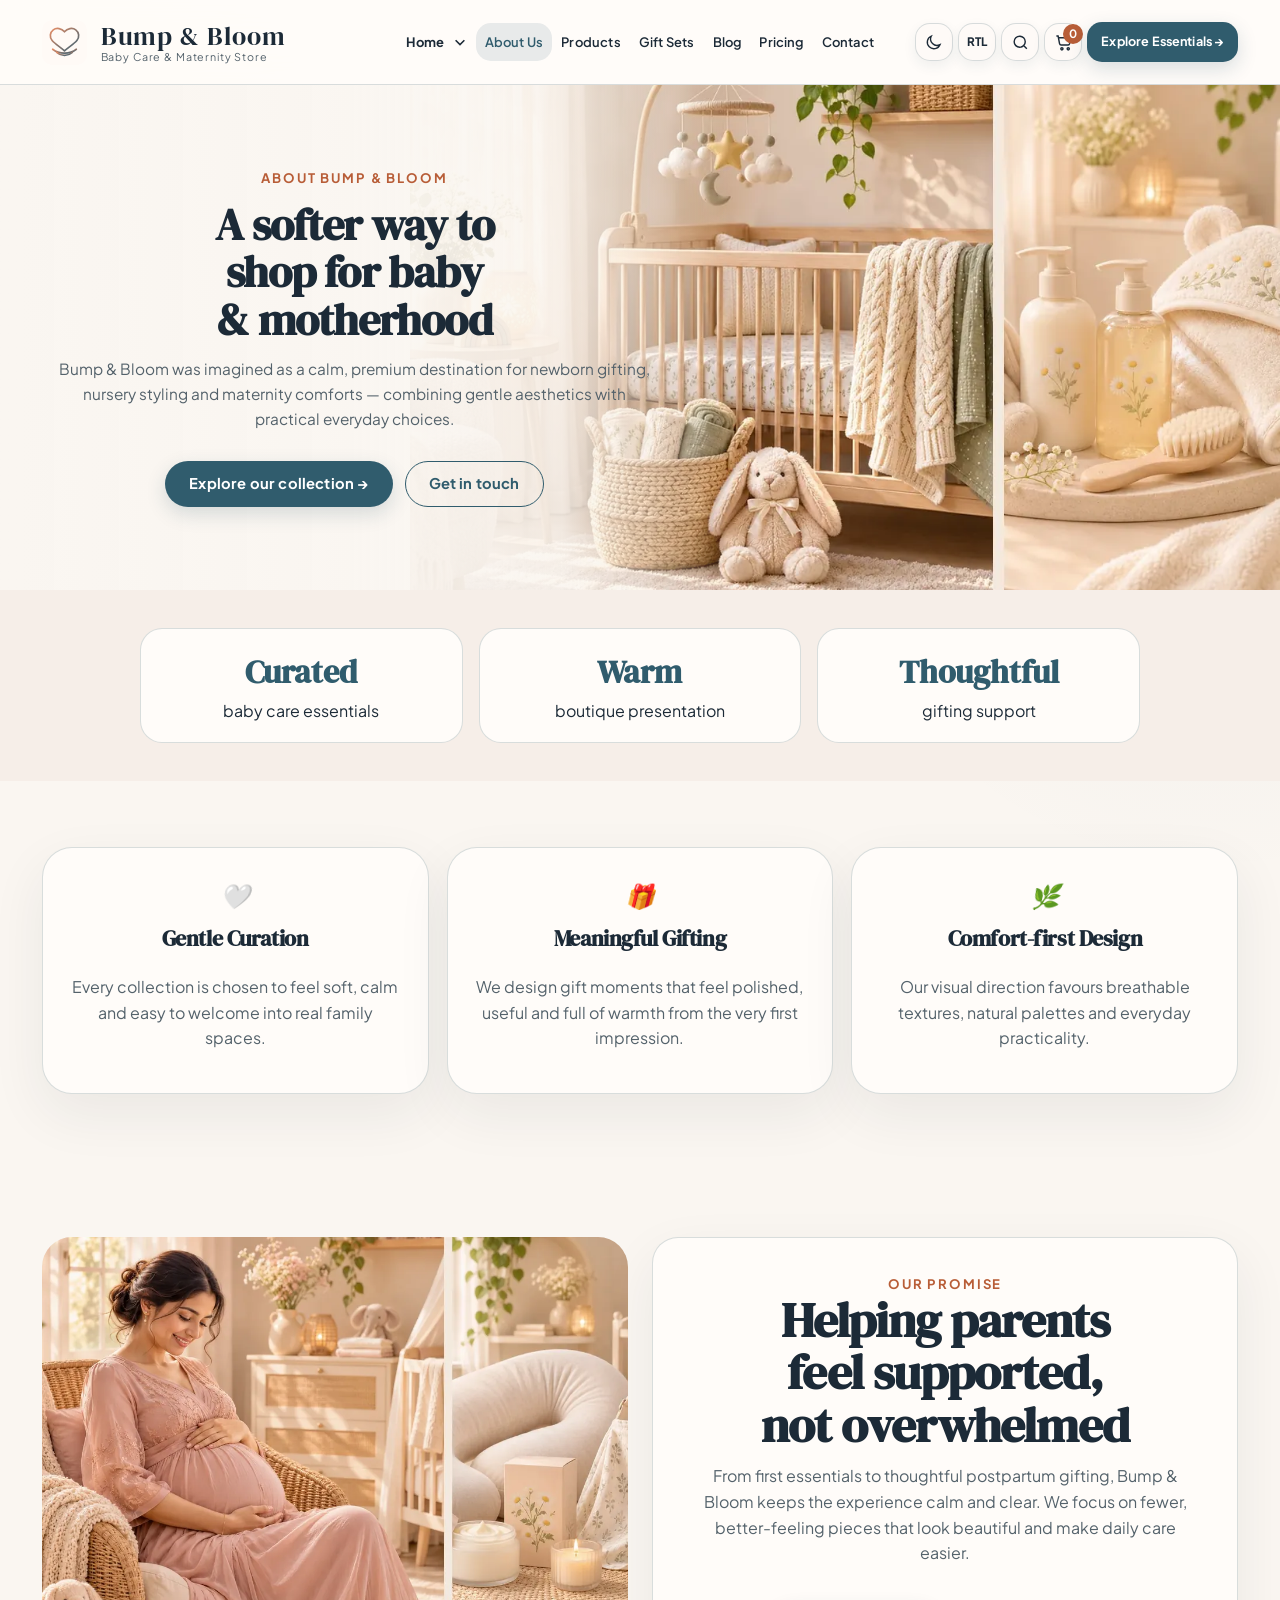
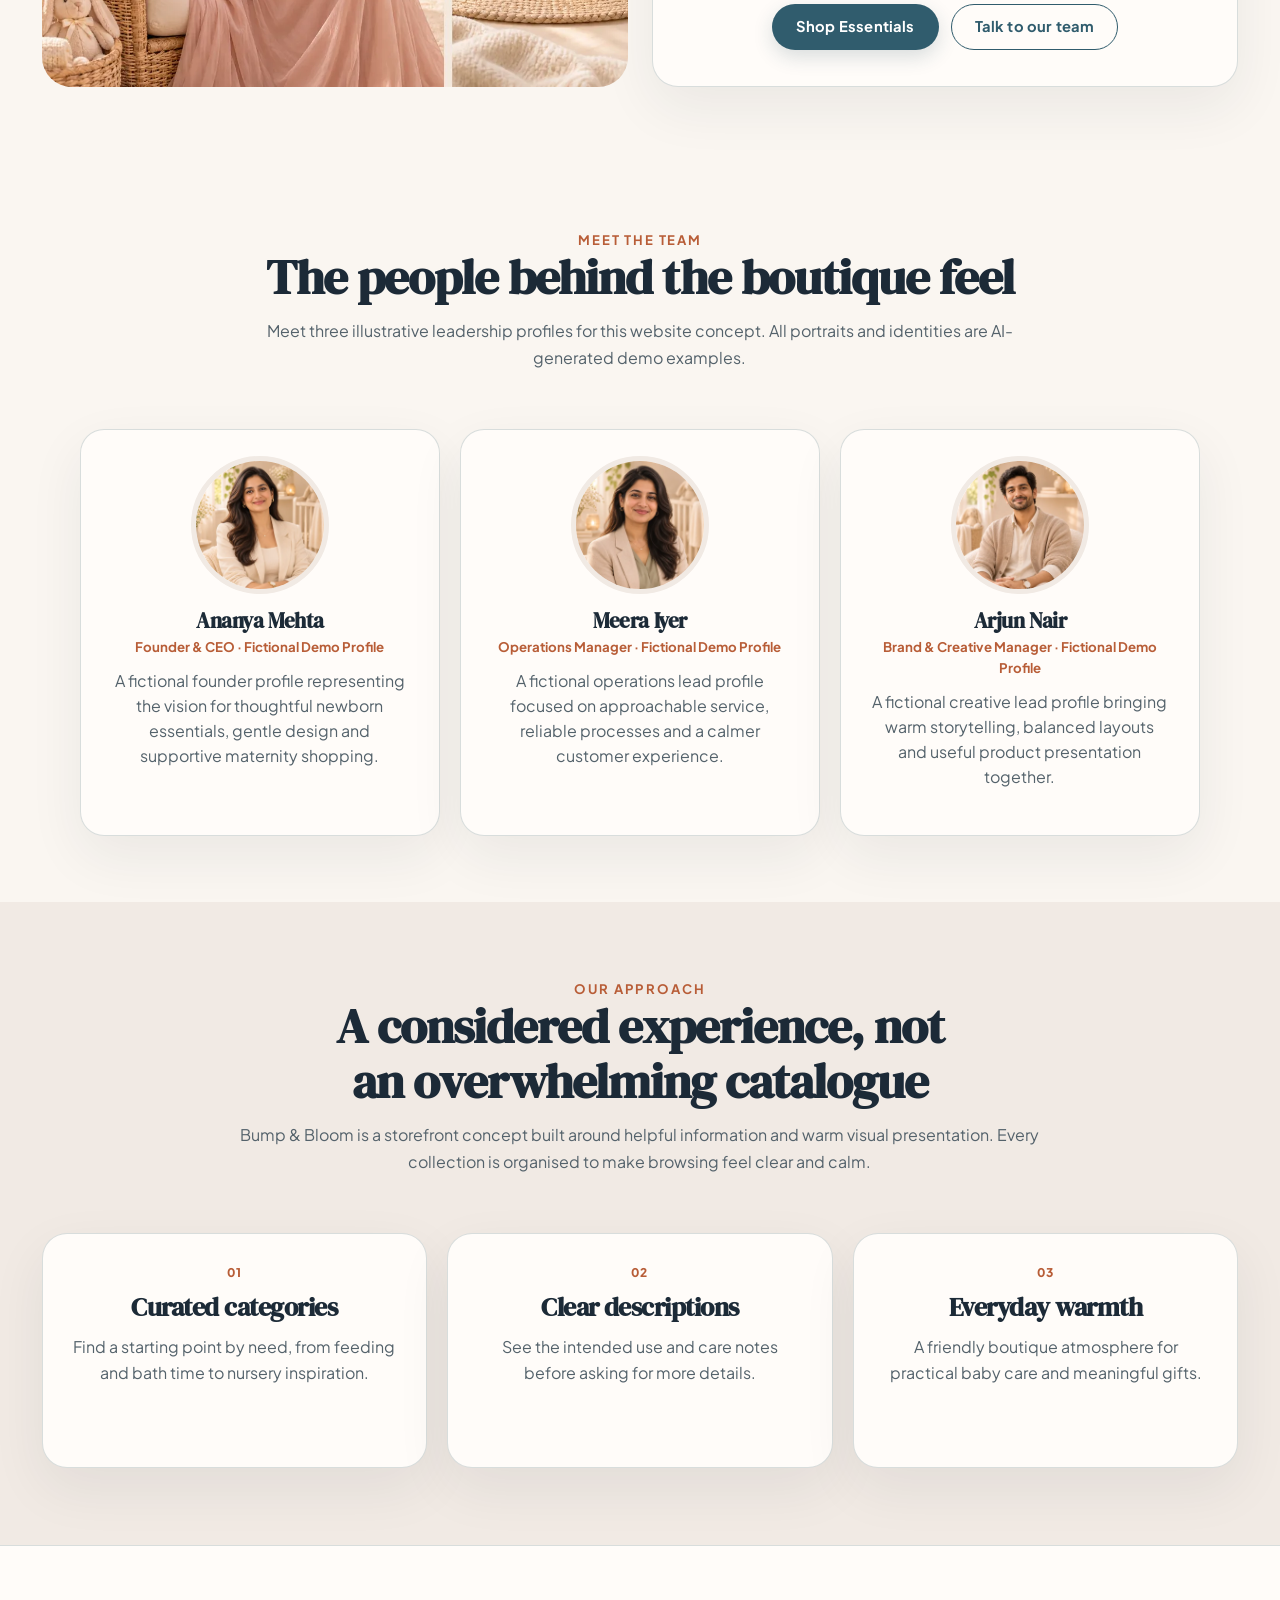
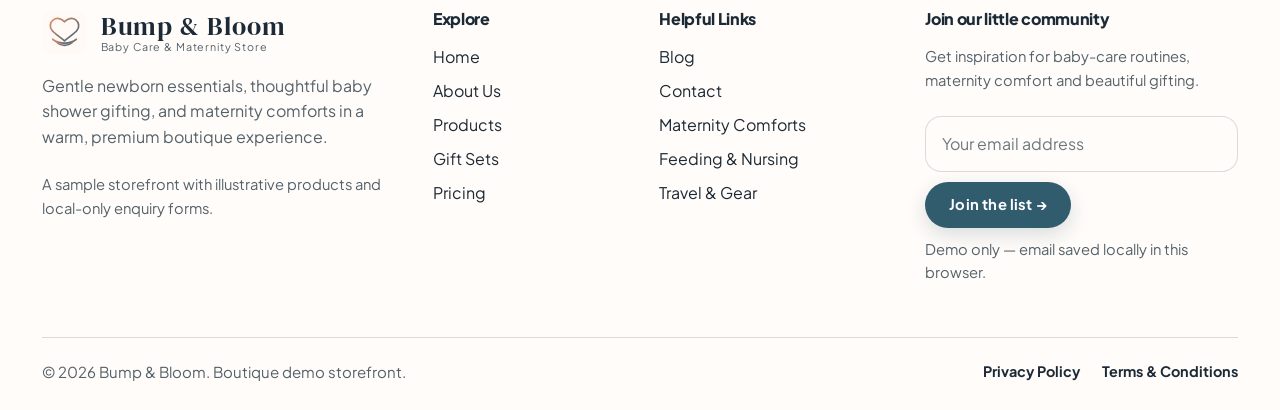
==== Bump and Bloom/about.html @ e18dec55 "Add files via upload" ====
<!DOCTYPE html>

<html data-theme="light" dir="ltr" lang="en">
<head>
<meta charset="utf-8"/>
<meta content="width=device-width, initial-scale=1.0" name="viewport"/>
<meta content="Bump &amp; Bloom — premium baby care, maternity comforts and thoughtful gift sets." name="description"/>
<title>About Us | Bump &amp; Bloom</title>
<link href="assets/icons/favicon.png" rel="icon"/>
<link href="assets/icons/apple-touch-icon.png" rel="apple-touch-icon"/>
<link href="https://fonts.googleapis.com" rel="preconnect"/>
<link crossorigin="" href="https://fonts.gstatic.com" rel="preconnect"/>
<link href="https://fonts.googleapis.com/css2?family=DM+Serif+Display:ital@0;1&amp;family=Plus+Jakarta+Sans:wght@400;500;600;700;800&amp;display=swap" rel="stylesheet"/>
<link href="assets/css/style.css" rel="stylesheet"/>
<link href="assets/css/refinement.css" rel="stylesheet"/><link href="assets/css/premium-update.css" rel="stylesheet"/><link href="assets/css/grand-alignment.css" rel="stylesheet"/><link href="assets/css/site-improvements.css" rel="stylesheet"/>
<script defer="" src="assets/js/data.js"></script>
<script defer="" src="assets/js/site.js"></script>
</head>
<body class="page-tint" data-page="about">
<div id="siteHeader"></div>
<main><section class="hero hero--inner"><div class="hero-shell"><div class="hero-grid"><div class="hero-copy"><span class="eyebrow">About Bump &amp; Bloom</span><h1>A softer way to shop for baby &amp; motherhood</h1><p class="lead">Bump &amp; Bloom was imagined as a calm, premium destination for newborn gifting, nursery styling and maternity comforts — combining gentle aesthetics with practical everyday choices.</p><div class="button-row"><a class="btn btn-primary" href="products.html">Explore our collection →</a><a class="btn btn-outline" href="contact.html">Get in touch</a></div></div><div class="hero-visual"><img alt="Warm nursery room with natural wood crib and soft textures" src="assets/images/editorial-about-hero.webp"/></div></div></div></section><section class="section-sm about-highlights"><div class="container"><div class="mini-kpis"><div class="kpi"><strong>Curated</strong><span>baby care essentials</span></div><div class="kpi"><strong>Warm</strong><span>boutique presentation</span></div><div class="kpi"><strong>Thoughtful</strong><span>gifting support</span></div></div></div></section><section class="section-sm"><div class="container values-grid"><article class="value-card reveal"><i>🤍</i><h3>Gentle Curation</h3><p>Every collection is chosen to feel soft, calm and easy to welcome into real family spaces.</p></article><article class="value-card reveal"><i>🎁</i><h3>Meaningful Gifting</h3><p>We design gift moments that feel polished, useful and full of warmth from the very first impression.</p></article><article class="value-card reveal"><i>🌿</i><h3>Comfort-first Design</h3><p>Our visual direction favours breathable textures, natural palettes and everyday practicality.</p></article></div></section><section class="section"><div class="container story-panel"><img alt="Expecting mother in a soft blush nursery setting" class="reveal" src="assets/images/editorial-about-story.webp"/><div class="card banner-copy reveal"><span class="eyebrow">Our Promise</span><h2>Helping parents feel supported, not overwhelmed</h2><p>From first essentials to thoughtful postpartum gifting, Bump &amp; Bloom keeps the experience calm and clear. We focus on fewer, better-feeling pieces that look beautiful and make daily care easier.</p><div class="button-row"><a class="btn btn-primary" href="products.html">Shop Essentials</a><a class="btn btn-outline" href="contact.html">Talk to our team</a></div></div></div></section><section class="section-sm"><div class="container"><div class="section-head center"><span class="eyebrow">Meet the Team</span><h2>The people behind the boutique feel</h2><p>Meet three illustrative leadership profiles for this website concept. All portraits and identities are AI-generated demo examples.</p></div><div class="team-grid" id="teamGrid"></div></div></section><section class="section feature-notes"><div class="container"><div class="section-head center"><span class="eyebrow">Our approach</span><h2>A considered experience, not an overwhelming catalogue</h2><p>Bump &amp; Bloom is a storefront concept built around helpful information and warm visual presentation. Every collection is organised to make browsing feel clear and calm.</p></div><div class="advice-grid"><article class="advice-card"><span class="advice-num">01</span><h3>Curated categories</h3><p>Find a starting point by need, from feeding and bath time to nursery inspiration.</p></article><article class="advice-card"><span class="advice-num">02</span><h3>Clear descriptions</h3><p>See the intended use and care notes before asking for more details.</p></article><article class="advice-card"><span class="advice-num">03</span><h3>Everyday warmth</h3><p>A friendly boutique atmosphere for practical baby care and meaningful gifts.</p></article></div></div></section></main>
<div id="siteFooter"></div>
<div class="sticky-cta-mobile"><a class="btn btn-outline" href="contact.html">Contact</a><a class="btn btn-primary" href="products.html">Shop Now</a></div>
</body>
</html>
---- Bump and Bloom/assets/css/style.css ----
:root{
  --bg:#fffaf6;--bg-soft:#f8f2ec;--surface:#ffffff;--surface-2:#f4ede6;--text:#1f2740;--muted:#5f6777;--border:rgba(53,95,115,.12);--primary:#355f73;--primary-2:#4c7487;--accent:#e48c64;--success:#7a9b85;--shadow:0 22px 44px rgba(31,39,64,.08);--radius:26px;--container:min(1220px, calc(100% - 32px));--header-h:86px;
}
html[data-theme="dark"]{--bg:#171719;--bg-soft:#222327;--surface:#23252a;--surface-2:#2a2d34;--text:#f4efe8;--muted:#c8c0b7;--border:rgba(255,250,246,.08);--primary:#83adc1;--primary-2:#6f9aae;--accent:#f1ae87;--success:#91b29d;--shadow:0 22px 44px rgba(0,0,0,.35)}
*{box-sizing:border-box}html{scroll-behavior:smooth}body{margin:0;font-family:"Plus Jakarta Sans",system-ui,-apple-system,Segoe UI,Roboto,sans-serif;background:var(--bg);color:var(--text);line-height:1.6;-webkit-font-smoothing:antialiased}a{text-decoration:none;color:inherit}img{max-width:100%;display:block}button,input,select,textarea{font:inherit}button{cursor:pointer}.container{width:var(--container);margin-inline:auto}.section{padding:92px 0}.section-sm{padding:64px 0}.section-head{max-width:720px;margin:0 0 32px}.section-head.center{text-align:center;margin-inline:auto}.eyebrow{display:inline-flex;gap:10px;align-items:center;font-size:.82rem;letter-spacing:.18em;text-transform:uppercase;color:var(--accent);font-weight:700}.eyebrow:after{content:"";width:56px;height:2px;border-radius:999px;background:currentColor;opacity:.5}h1,h2,h3,h4{font-family:"DM Serif Display",Georgia,serif;line-height:1.08;letter-spacing:-.02em;margin:0 0 12px}h1{font-size:clamp(2.5rem,5vw,4.6rem)}h2{font-size:clamp(2rem,3.8vw,3.4rem)}h3{font-size:1.35rem}p{margin:0 0 14px;color:var(--muted)}.lead{font-size:1.08rem;max-width:62ch}.btn,.icon-btn,.chip{transition:transform .28s ease,box-shadow .28s ease,background .28s ease,color .28s ease,border-color .28s ease}.btn{display:inline-flex;align-items:center;justify-content:center;gap:10px;border-radius:999px;padding:14px 24px;border:1px solid transparent;font-weight:700}.btn:hover,.icon-btn:hover,.chip:hover{transform:translateY(-2px)}.btn-primary{background:var(--primary);color:#fff;box-shadow:var(--shadow)}.btn-primary:hover{background:var(--primary-2)}.btn-outline{border-color:var(--primary);color:var(--primary);background:transparent}.button-row{display:flex;flex-wrap:wrap;gap:14px;margin-top:24px}.card{background:var(--surface);border:1px solid var(--border);border-radius:var(--radius);box-shadow:var(--shadow)}.glass{backdrop-filter:blur(10px)}.topbar{background:var(--primary);color:#fff;font-size:.9rem}.topbar .container{display:flex;align-items:center;justify-content:space-between;gap:14px;padding:10px 0}.topbar-links,.topbar-note{display:flex;gap:18px;flex-wrap:wrap;align-items:center}.topbar-note span,.topbar-links a{opacity:.92}.site-header{position:sticky;top:0;z-index:40;background:rgba(255,250,246,.92);backdrop-filter:blur(12px);border-bottom:1px solid transparent}html[data-theme="dark"] .site-header{background:rgba(23,23,25,.9)}.site-header.is-scrolled{border-bottom-color:var(--border);box-shadow:0 10px 30px rgba(0,0,0,.04)}.nav-shell{display:grid;grid-template-columns:auto 1fr auto;gap:18px;align-items:center;min-height:var(--header-h)}.brand{display:flex;align-items:center;gap:14px;min-width:0}.brand img{width:56px;height:56px;flex:0 0 auto}.brand-copy{display:flex;flex-direction:column;line-height:1.1;min-width:0}.brand-name{font-family:"DM Serif Display",serif;font-size:2rem;letter-spacing:.02em;white-space:nowrap}.brand-sub{font-size:.85rem;color:var(--muted);white-space:nowrap}.site-nav{display:flex;align-items:center;justify-content:center;gap:8px;flex-wrap:wrap}.site-nav a,.dropdown-trigger{padding:12px 14px;border-radius:999px;font-weight:600;background:transparent;border:none;display:inline-flex;align-items:center;gap:8px}.site-nav a.active,.dropdown-trigger.active,.site-nav a:hover,.dropdown-trigger:hover{color:var(--primary)}.dropdown{position:relative}.dropdown-panel{position:absolute;top:calc(100% + 12px);left:0;min-width:220px;padding:12px;background:var(--surface);border:1px solid var(--border);border-radius:20px;box-shadow:var(--shadow);display:grid;gap:6px;opacity:0;pointer-events:none;transform:translateY(8px);transition:.24s ease}.dropdown.open .dropdown-panel{opacity:1;pointer-events:auto;transform:translateY(0)}.dropdown-panel a{padding:12px 14px;border-radius:14px}.dropdown-panel a.current,.dropdown-panel a:hover{background:var(--surface-2)}.nav-actions{display:flex;align-items:center;gap:10px}.icon-btn{width:46px;height:46px;border-radius:999px;border:1px solid var(--border);background:var(--surface);display:inline-flex;align-items:center;justify-content:center;position:relative}.icon-btn .bubble{position:absolute;top:0;right:-2px;min-width:20px;height:20px;border-radius:999px;background:var(--accent);color:#fff;font-size:.72rem;display:grid;place-items:center;padding-inline:5px;font-weight:700}.mobile-toggle{display:none}.mobile-drawer{display:none;padding:0 0 18px;background:var(--bg)}.mobile-drawer.open{display:grid;gap:10px;border-top:1px solid var(--border)}.mobile-drawer a,.mobile-home-btn{padding:13px 4px;border:none;background:none;text-align:start;font-weight:700}.mobile-home-sub{display:none;padding-inline-start:16px}.mobile-home-sub.open{display:grid}.hero{padding:36px 0 0}.hero-shell{position:relative;background:var(--surface);border:1px solid var(--border);border-radius:36px;overflow:hidden;box-shadow:var(--shadow)}.hero-grid{display:grid;grid-template-columns:1.03fr .97fr;align-items:stretch}.hero-copy{padding:62px 56px 88px;background:linear-gradient(135deg,rgba(228,140,100,.09),transparent 38%),radial-gradient(circle at left top, rgba(53,95,115,.09), transparent 40%)}.hero-copy h1{max-width:10ch}.hero-copy .lead{max-width:48ch}.hero-visual{min-height:540px;background:var(--bg-soft)}.hero-visual img{width:100%;height:100%;object-fit:cover}.floating-cats{position:relative;margin-top:-44px;z-index:2}.category-strip{background:var(--surface);border:1px solid var(--border);border-radius:28px;box-shadow:var(--shadow);padding:18px;display:grid;grid-template-columns:repeat(8,1fr);gap:14px;align-items:stretch}.cat-pill{display:grid;gap:10px;justify-items:center;text-align:center;padding:12px 10px;border-radius:20px}.cat-pill:hover{background:var(--surface-2)}.cat-icon{width:62px;height:62px;border-radius:50%;display:grid;place-items:center;background:var(--bg-soft);color:var(--accent);font-size:1.5rem;border:1px solid var(--border)}.cat-pill span{font-size:.94rem;font-weight:700;line-height:1.35}.featured-wrap{display:grid;grid-template-columns:minmax(0,1fr) 360px;gap:24px;align-items:start}.products-grid{display:grid;grid-template-columns:repeat(4,minmax(0,1fr));gap:18px}.product-card{display:grid;gap:0;overflow:hidden;position:relative}.product-thumb{position:relative;aspect-ratio:4/5;background:var(--surface-2)}.product-thumb img{width:100%;height:100%;object-fit:cover}.badge-heart{position:absolute;top:14px;right:14px;width:40px;height:40px;border:none;border-radius:50%;background:rgba(255,255,255,.94);display:grid;place-items:center;color:var(--accent);box-shadow:var(--shadow)}.product-body{padding:16px 16px 18px}.rating{display:flex;align-items:center;gap:7px;color:#e6a13d;font-size:.88rem;font-weight:700;margin-bottom:6px}.price-row{display:flex;align-items:center;justify-content:space-between;gap:10px;margin-top:8px}.price strong{color:#8c2438;font-size:1.45rem}.price s{color:var(--muted);opacity:.8;font-size:.95rem;margin-inline-start:7px}.cart-mini{width:40px;height:40px;border-radius:12px;border:none;background:var(--accent);color:#fff;display:grid;place-items:center}.promo-card{overflow:hidden}.promo-card img{aspect-ratio:4/5;object-fit:cover;width:100%}.promo-body{padding:24px}.icon-feature-bar{display:grid;grid-template-columns:repeat(4,1fr);gap:18px;padding:28px 26px}.icon-feature{display:flex;gap:16px;align-items:flex-start}.icon-feature i{font-size:1.8rem;color:var(--primary)}.icon-feature h4{font-family:inherit;font-size:1.02rem;line-height:1.3;margin-bottom:4px}.split-banner{display:grid;grid-template-columns:1.1fr .9fr;gap:24px;align-items:center}.banner-copy{padding:36px}.banner-image{border-radius:32px;overflow:hidden;box-shadow:var(--shadow)}.banner-image img{width:100%;height:100%;min-height:420px;object-fit:cover}.highlight-grid{display:grid;grid-template-columns:repeat(3,1fr);gap:18px}.highlight-card{padding:28px}.highlight-card i{font-size:1.6rem;color:var(--accent)}.page-hero{padding:48px 0 28px}.page-hero-shell{display:grid;grid-template-columns:1.05fr .95fr;gap:22px;align-items:center;padding:30px}.page-hero-shell img{width:100%;height:100%;object-fit:cover;min-height:300px;border-radius:28px}.filter-layout{display:grid;grid-template-columns:290px 1fr;gap:24px}.filter-panel{position:sticky;top:calc(var(--header-h) + 24px);align-self:start;padding:22px}.filter-group{display:grid;gap:10px;margin-bottom:22px}.input,.select,textarea{width:100%;padding:14px 16px;border-radius:16px;border:1px solid var(--border);background:var(--surface);color:var(--text)}label{font-weight:700;font-size:.95rem}.check-grid{display:grid;gap:10px}.check-item{display:flex;gap:10px;align-items:flex-start;color:var(--muted)}.catalog-head{display:flex;align-items:end;justify-content:space-between;gap:16px;margin-bottom:18px}.catalog-grid{display:grid;grid-template-columns:repeat(3,minmax(0,1fr));gap:18px}.detail-wrap{display:grid;grid-template-columns:minmax(0,1.05fr) .95fr;gap:28px;align-items:start}.detail-gallery{display:grid;gap:16px}.detail-main{border-radius:32px;overflow:hidden;border:1px solid var(--border);background:var(--surface)}.detail-main img{width:100%;height:auto;display:block}.detail-panel{padding:28px}.detail-meta{display:flex;flex-wrap:wrap;gap:10px;margin:16px 0}.chip{padding:10px 14px;border-radius:999px;background:var(--surface-2);font-size:.92rem;font-weight:700;display:inline-flex;align-items:center;gap:8px}.spec-list{display:grid;gap:12px;margin:24px 0;padding:18px;border:1px solid var(--border);border-radius:24px;background:var(--surface-2)}.spec-row{display:flex;justify-content:space-between;gap:20px}.related-grid,.gift-grid,.article-grid,.team-grid,.pricing-grid,.faq-grid{display:grid;gap:18px}.related-grid,.gift-grid,.article-grid,.team-grid{grid-template-columns:repeat(3,minmax(0,1fr))}.gift-card,.article-card,.team-card,.price-card,.faq-item,.value-card{background:var(--surface);border:1px solid var(--border);border-radius:30px;box-shadow:var(--shadow);overflow:hidden}.gift-card img,.article-card img,.team-card img{width:100%;aspect-ratio:4/5;object-fit:cover}.article-card img.heroish{aspect-ratio:4/3}.card-body{padding:18px 18px 22px}.blog-layout{display:grid;grid-template-columns:300px 1fr;gap:24px}.team-card .card-body{text-align:center}.team-card h3{margin-bottom:4px}.team-card p.role{font-weight:700;color:var(--accent);margin-bottom:10px}.values-grid{display:grid;grid-template-columns:repeat(3,1fr);gap:18px}.value-card{padding:28px}.value-card i{font-size:1.5rem;color:var(--primary)}.story-panel{display:grid;grid-template-columns:1fr 1fr;gap:24px;align-items:center}.story-panel img{width:100%;height:100%;object-fit:cover;border-radius:30px;min-height:420px}.price-card{padding:28px;display:grid;gap:18px}.price-card.featured{border-color:rgba(228,140,100,.35);background:linear-gradient(180deg, rgba(228,140,100,.1), transparent)}.price{display:flex;align-items:baseline;gap:6px}.price .big{font-size:3rem;font-family:"DM Serif Display",serif}.list{display:grid;gap:12px;padding:0;margin:0;list-style:none;color:var(--muted)}.faq-question{width:100%;padding:20px 24px;border:none;background:none;color:var(--text);font-weight:800;display:flex;justify-content:space-between;gap:16px;text-align:start}.faq-answer{padding:0 24px 22px;display:none}.faq-item.open .faq-answer{display:block}.contact-layout{display:grid;grid-template-columns:.95fr 1.05fr;gap:24px}.contact-card{padding:26px}.info-list{display:grid;gap:14px;margin-top:18px}.info-item{display:flex;gap:14px;align-items:flex-start}.info-item i{width:42px;height:42px;display:grid;place-items:center;border-radius:14px;background:var(--surface-2);color:var(--primary)}.form-grid{display:grid;grid-template-columns:1fr 1fr;gap:16px}.form-grid .full{grid-column:1/-1}.error{color:#bf4e58;font-size:.85rem;min-height:18px}.map-card{border-radius:30px;overflow:hidden;border:1px solid var(--border);min-height:240px;background:linear-gradient(135deg, rgba(53,95,115,.16), rgba(228,140,100,.13));display:grid;place-items:center;text-align:center;padding:24px}.site-footer{padding:76px 0 34px;background:var(--surface);border-top:1px solid var(--border);margin-top:80px}.footer-grid{display:grid;grid-template-columns:1.2fr .85fr .85fr 1fr;gap:30px}.footer-brand p{max-width:38ch}.footer-col{display:grid;align-content:start;gap:10px}.footer-col h4{font-family:inherit;font-size:1rem;margin-bottom:8px}.newsletter{display:grid;gap:12px}.footer-bottom{display:flex;justify-content:space-between;gap:14px;flex-wrap:wrap;padding-top:24px;margin-top:24px;border-top:1px solid var(--border);color:var(--muted);font-size:.94rem}.socials{display:flex;gap:10px}.socials a{width:40px;height:40px;border-radius:50%;display:grid;place-items:center;background:var(--bg-soft);border:1px solid var(--border);color:var(--primary)}.text-link{font-weight:800;color:var(--primary)}.empty-state{padding:26px;text-align:center;border:1px dashed var(--border);border-radius:26px;background:var(--surface)}.notice{padding:12px 14px;border-radius:16px;background:rgba(122,155,133,.12);color:var(--text)}.mini-kpis{display:grid;grid-template-columns:repeat(3,1fr);gap:16px;margin-top:28px}.kpi{padding:18px;border-radius:22px;background:var(--surface);border:1px solid var(--border);text-align:center}.kpi strong{display:block;font-size:2rem;font-family:"DM Serif Display",serif;color:var(--primary)}.reveal{opacity:0;transform:translateY(16px);transition:opacity .55s ease,transform .55s ease}.reveal.visible{opacity:1;transform:none}.sticky-cta-mobile{display:none}.page-tint{background:linear-gradient(180deg, rgba(53,95,115,.04), transparent 40%)}.small{font-size:.92rem}.muted{color:var(--muted)}.mt-3{margin-top:18px}.mt-4{margin-top:24px}.mt-5{margin-top:32px}
a:focus-visible,button:focus-visible,input:focus-visible,select:focus-visible,textarea:focus-visible{outline:3px solid rgba(228,140,100,.45);outline-offset:3px}
html[dir="rtl"] .site-nav,html[dir="rtl"] .nav-actions{flex-direction:row-reverse}html[dir="rtl"] .brand,html[dir="rtl"] .icon-feature,html[dir="rtl"] .info-item,html[dir="rtl"] .rating,html[dir="rtl"] .price-row{direction:rtl}html[dir="rtl"] .hero-grid,html[dir="rtl"] .page-hero-shell,html[dir="rtl"] .featured-wrap,html[dir="rtl"] .split-banner,html[dir="rtl"] .filter-layout,html[dir="rtl"] .detail-wrap,html[dir="rtl"] .story-panel,html[dir="rtl"] .contact-layout{direction:rtl}
@media (max-width:1180px){.category-strip{grid-template-columns:repeat(4,1fr)}.products-grid{grid-template-columns:repeat(2,minmax(0,1fr))}.catalog-grid,.related-grid,.gift-grid,.article-grid,.team-grid,.pricing-grid,.values-grid{grid-template-columns:repeat(2,minmax(0,1fr))}.footer-grid{grid-template-columns:repeat(2,1fr)}}
@media (max-width:1024px){.site-nav{display:none}.mobile-toggle{display:inline-flex}.hero-grid,.page-hero-shell,.featured-wrap,.split-banner,.filter-layout,.detail-wrap,.story-panel,.contact-layout,.blog-layout{grid-template-columns:1fr}.hero-copy{padding:48px 28px 90px}.hero-visual{min-height:420px}.icon-feature-bar{grid-template-columns:repeat(2,1fr)}.filter-panel{position:static}}
@media (max-width:768px){.section{padding:72px 0}.topbar .container{padding:12px 0;justify-content:center;text-align:center}.topbar-links{display:none}.brand-name{font-size:1.6rem}.brand-sub{white-space:normal}.nav-actions .nav-cta{display:none}.category-strip{grid-template-columns:repeat(2,1fr);padding:14px}.products-grid,.catalog-grid,.related-grid,.gift-grid,.article-grid,.team-grid,.pricing-grid,.values-grid,.highlight-grid,.mini-kpis{grid-template-columns:1fr}.form-grid{grid-template-columns:1fr}.hero-copy{padding:38px 22px 86px}.page-hero-shell{padding:20px}.icon-feature-bar{grid-template-columns:1fr}.footer-grid{grid-template-columns:1fr}.sticky-cta-mobile{display:flex;position:fixed;left:0;right:0;bottom:0;z-index:45;background:rgba(255,250,246,.96);backdrop-filter:blur(12px);padding:12px 16px;border-top:1px solid var(--border);gap:12px}html[data-theme="dark"] .sticky-cta-mobile{background:rgba(23,23,25,.94)}body{padding-bottom:84px}}
@media (max-width:420px){.container{width:min(100% - 20px, 1220px)}.icon-btn{width:42px;height:42px}.btn{padding:13px 18px}.hero-copy{padding:32px 18px 82px}.promo-body,.detail-panel,.contact-card,.filter-panel,.price-card,.value-card,.highlight-card{padding:20px}}
---- Bump and Bloom/assets/css/refinement.css ----
/* Visual refinements aligned to the BUMP & BLOOM reference direction. */
:root{--bg:#faf6f0;--bg-soft:#f6ede4;--surface:#fffdfb;--primary:#315d70;--accent:#c46a44;--muted:#505a63}
html[data-theme="dark"]{--bg:#182832;--bg-soft:#20333e;--surface:#293d47;--surface-2:#314752;--primary:#afd7e8;--accent:#f2aa8a;--text:#fff9f2;--muted:#ced6d8}
/* full-bleed boutique masthead, large editorial photo at right */
.hero{padding:0}.hero-shell{width:100%;border:none;border-radius:0;box-shadow:none;max-width:none;position:relative}.hero-grid{display:block;min-height:380px}.hero-visual{position:absolute;inset-block:0;inset-inline-end:0;width:68%;min-height:0}.hero-visual img{object-position:center 42%}.hero-copy{position:relative;z-index:1;width:52%;padding:32px 38px 72px max(32px, calc((100vw - 1220px)/2));min-height:380px;display:flex;flex-direction:column;justify-content:center;background:linear-gradient(90deg,var(--bg) 2%,color-mix(in srgb, var(--bg) 96%,transparent) 74%,transparent)}.hero-copy h1{font-size:clamp(2.8rem,4vw,4.35rem);max-width:11ch}.hero-copy p{max-width:40ch}.hero-copy .button-row{margin-top:12px}.hero-copy .btn{padding:12px 21px}.floating-cats{margin-top:-38px}.category-strip{padding:13px;border-radius:26px;gap:6px;max-width:1320px;margin-inline:auto}.cat-pill{padding:5px;border-radius:18px}.cat-icon{width:60px;height:60px;color:var(--accent)}.cat-pill span{font-size:.87rem}
/* showcase: tight tiles + tall elegant promo panel */
.featured-wrap{grid-template-columns:minmax(0,1fr) 430px;gap:18px}.featured-wrap .section-head{margin-bottom:18px}.products-grid{gap:14px}.product-body{padding:12px;display:flex;flex-direction:column;align-items:stretch;flex:1}.product-card{display:flex;flex-direction:column;min-width:0}.product-card .product-body>p{font-size:.85rem;line-height:1.4;min-height:60px;display:-webkit-box;-webkit-line-clamp:3;-webkit-box-orient:vertical;overflow:hidden}.product-card h3{font-family:"Plus Jakarta Sans",system-ui,sans-serif;font-size:.93rem;font-weight:800;line-height:1.4;min-height:2.7em}.product-card .price-row{margin-top:auto}.product-card .price strong{font-size:1.18rem}.product-card .rating{font-size:.78rem;color:var(--accent)}.product-card .button-row{margin-top:8px}.promo-card{position:relative;min-height:440px;display:flex;align-items:flex-end}.promo-card>img{position:absolute;inset:0;width:100%;height:100%;object-fit:cover;object-position:center 25%}.promo-body{position:relative;z-index:1;width:100%;padding:54px 24px 24px;background:linear-gradient(0deg,color-mix(in srgb,var(--surface) 99%,transparent) 10%,color-mix(in srgb,var(--surface) 94%,transparent) 67%,transparent)}.promo-card .btn-primary{background:#8b2e48}.promo-card .btn-primary:hover{background:#a24660}.section{padding:72px 0}.section-sm{padding:55px 0}
.topbar{font-size:.78rem}.topbar .container{padding:7px 0}.nav-shell{min-height:72px}.brand img{width:49px;height:49px}.brand-name{font-size:1.8rem}.brand-sub{font-size:.68rem;letter-spacing:.08em}.site-nav{gap:0}.site-nav a,.dropdown-trigger{padding:10px 11px;font-size:.89rem}.nav-actions{gap:6px}.icon-btn{width:42px;height:42px}.nav-cta{padding:10px 17px}.section-head.center .eyebrow{justify-content:center}
/* well-behaved fixed-size photos, compact profiles */
.team-card>img{width:110px;height:110px;aspect-ratio:1;object-fit:cover;margin:24px auto 0;border-radius:50%}.team-card .card-body{padding-top:14px}.team-grid{grid-template-columns:repeat(2,minmax(0,1fr));max-width:850px;margin-inline:auto}.article-card .card-body,.gift-card .card-body{display:flex;flex-direction:column;height:calc(100% - 250px)}.article-card>img,.gift-card>img{height:250px;aspect-ratio:auto}.article-card .card-body .text-link,.gift-card .card-body .price-row{margin-top:auto}
/* order bag */
.cart-grid{display:grid;grid-template-columns:minmax(0,1.6fr) 360px;gap:25px;align-items:start}.cart-summary{padding:28px;display:grid;gap:16px;position:sticky;top:100px}.cart-summary h2{font-size:2rem}.cart-summary .cart-total{font-weight:800;padding-top:16px;border-top:1px solid var(--border)}.cart-items{display:grid;gap:16px}.cart-empty{padding:44px;text-align:center}.cart-empty-icon{font-size:3rem;color:var(--accent)}.cart-line{display:flex;gap:18px;padding:16px;align-items:center}.cart-line>img{width:112px;height:128px;border-radius:16px;object-fit:cover}.cart-line-body{flex:1;min-width:0}.cart-line-title{font-weight:800}.cart-line p{margin-top:6px}.cart-line>strong{white-space:nowrap}.cart-qty{display:flex;align-items:center;gap:10px;margin-top:10px}.cart-qty button:not(.remove-link){width:32px;height:32px;border-radius:50%;border:1px solid var(--border);color:var(--text);background:var(--surface-2)}.remove-link{border:0;background:none;color:var(--accent);text-decoration:underline}.cart-preview{padding:32px}.btn-block{width:100%}#checkoutPreview{scroll-margin-top:100px}#checkoutPreview[hidden]{display:none}
.price-card{height:100%;align-content:space-between}.price-card>.btn{margin-top:auto}.pricing-grid{grid-template-columns:repeat(3,minmax(0,1fr))}.price .big{font-size:2.4rem}.price strong{color:var(--accent)}
html[data-theme="dark"] .btn-primary{color:#122733}html[data-theme="dark"] .topbar{background:#244a5e;color:#fff}html[data-theme="dark"] .promo-card .btn-primary{color:#fff}html[data-theme="dark"] .price strong{color:var(--accent)}
@media(max-width:1240px){.nav-shell{gap:10px}.nav-cta{display:none}.featured-wrap{grid-template-columns:minmax(0,1fr) 330px}.hero-copy{padding-inline-start:36px}}
@media(max-width:1024px){.hero-shell{width:100%}.featured-wrap{grid-template-columns:1fr}.featured-wrap .products-grid{grid-template-columns:repeat(4,minmax(0,1fr))}.promo-card{min-height:340px;max-width:100%;display:block}.promo-card>img{object-position:center 35%}.promo-body{position:absolute;inset-block-end:0}.cart-grid{grid-template-columns:1fr}.cart-summary{position:static}.hero-copy{width:60%}.hero-visual{width:70%}.team-grid{grid-template-columns:repeat(2,1fr)}}
@media(max-width:768px){.hero-grid{display:flex;flex-direction:column}.hero-copy{order:1;width:100%;min-height:0;padding:30px 20px 38px;background:var(--bg)}.hero-visual{order:0;position:relative;width:100%;height:290px;min-height:0}.hero-visual img{object-position:center 45%}.hero-copy h1{font-size:clamp(2.7rem,9vw,3.6rem)}.floating-cats{margin-top:0}.category-strip{grid-template-columns:repeat(4,1fr);border-radius:0;padding:12px;gap:8px}.cat-icon{width:50px;height:50px}.cat-pill span{font-size:.75rem}.featured-wrap .products-grid{grid-template-columns:repeat(2,minmax(0,1fr))}.featured-wrap .section-head{margin-inline:auto}.promo-card{min-height:350px}.team-grid,.pricing-grid{grid-template-columns:1fr}.cart-line{align-items:flex-start}.cart-line>img{width:90px;height:105px}.cart-line>strong{display:none}.site-footer{margin-top:42px}.price-card{gap:12px}}
@media(max-width:420px){.brand img{width:37px;height:37px}.brand-name{font-size:1.32rem}.brand-sub{font-size:.58rem}.nav-shell{gap:6px}.nav-actions{gap:4px}.nav-actions>a[aria-label="Search catalog"]{display:none}.icon-btn{width:36px;height:36px}.category-strip{grid-template-columns:repeat(4,1fr)}.cat-icon{width:43px;height:43px}.cat-pill{padding:2px}.cat-pill span{font-size:.66rem}.featured-wrap .products-grid{gap:10px}.product-card h3{font-size:.83rem}.product-card .product-body>p{font-size:.77rem;min-height:54px}.product-card .price strong{font-size:.98rem}.product-card .text-link{font-size:.8rem}.hero-visual{height:260px}.cart-qty{gap:6px}.cart-qty button:not(.remove-link){width:28px;height:28px}}

.article-card,.gift-card{display:flex;flex-direction:column}.article-card .card-body,.gift-card .card-body{height:auto;flex:1}
@media (max-width:1024px){.pricing-grid{grid-template-columns:repeat(2,minmax(0,1fr))}}@media(max-width:768px){.pricing-grid{grid-template-columns:1fr}.nav-actions #dirToggle{min-width:36px}.mobile-drawer{max-height:calc(100dvh - 84px);overflow-y:auto}}
---- Bump and Bloom/assets/css/premium-update.css ----
/* BUMP & BLOOM | November refinement: persistent header, full site palette,
   shared editorial heroes, spacious collections, accessible responsive polish. */
:root {
  --container: min(1500px, calc(100% - clamp(24px, 4vw, 76px)));
  --bg: #faf6f1;
  --bg-soft: #f1eae4;
  --surface: #fffcf9;
  --surface-2: #f6eee8;
  --text: #1c2a37;
  --muted: #54626b;
  --primary: #305c6d;
  --primary-2: #214d5d;
  --accent: #b85d37;
  --border: rgba(51, 85, 96, .19);
  --shadow: 0 20px 55px rgba(32, 49, 59, .07);
  --header-h: 84px;
}
html[data-theme="dark"] {
  --bg: #111e28;
  --bg-soft: #192c37;
  --surface: #22343e;
  --surface-2: #2a404c;
  --text: #f8f0e8;
  --muted: #cad5d9;
  --primary: #a6d1dd;
  --primary-2: #c0e2e9;
  --accent: #f0b492;
  --border: rgba(225, 237, 238, .17);
  --shadow: 0 20px 52px rgba(0, 0, 0, .22);
}
html {scroll-padding-top: calc(var(--header-h) + 14px);}
html, body {min-width: 320px;}
body, body.page-tint {
  background-color: var(--bg) !important;
  background-image: radial-gradient(circle at 4% 25%, color-mix(in srgb, var(--accent) 5%, transparent), transparent 28%), radial-gradient(circle at 95% 54%, color-mix(in srgb, var(--primary) 5%, transparent), transparent 30%) !important;
  background-attachment: fixed;
  color: var(--text);
}
main { min-height: 60vh; }
main > section {position:relative;}
section, main, .page-hero, .section, .section-sm {color: var(--text);}
h1,h2,h3,h4 {color:var(--text);text-wrap:balance;}
p {color:var(--muted);}
/* Sticky belongs to the ENTIRE injected host, not to the nested <header>;
   otherwise the containing-block boundary allows the header to scroll away. */
#siteHeader {position:sticky;top:0;z-index:150;isolation:isolate;}
#siteHeader .topbar {display:none!important;}
.site-header {
  position:relative!important;
  top:auto!important;
  z-index:1;
  background:color-mix(in srgb, var(--surface) 95%, transparent)!important;
  border-bottom:1px solid var(--border);
  backdrop-filter:blur(20px) saturate(1.1);
  -webkit-backdrop-filter:blur(20px) saturate(1.1);
}
.site-header.is-scrolled {box-shadow:0 12px 32px rgba(16,43,54,.11);}
.nav-shell {width:var(--container);min-height:var(--header-h);column-gap:20px;}
.brand {flex-shrink:0;}
.brand-name {color:var(--text)!important;letter-spacing:.035em;}
.brand-sub {color:var(--muted)!important;}
.site-nav {gap:0;flex-wrap:nowrap;white-space:nowrap;}
.site-nav a,.dropdown-trigger {font-size:.86rem;letter-spacing:.015em;padding:10px 12px;border-radius:13px;transition:background .23s, color .23s;}
.site-nav a:hover,.dropdown-trigger:hover {background:var(--surface-2);}
.site-nav a.active,.dropdown-trigger.active {background:color-mix(in srgb, var(--primary) 11%, var(--surface));color:var(--primary);}
.dropdown-panel {top:calc(100% + 7px);border-radius:19px;box-shadow:0 18px 44px rgba(20,43,54,.16);}
.dropdown-panel a {white-space:normal;}
.nav-actions {gap:8px;}
.icon-btn {
  height:43px;width:43px;flex:0 0 auto;
  background:color-mix(in srgb, var(--surface) 86%, var(--surface-2));
  border:1px solid var(--border);
  box-shadow:0 3px 9px rgba(26,66,80,.035);
  color:var(--text);
}
.icon-btn:hover {background:var(--surface-2);border-color:var(--primary);}
#dirToggle {font-size:.79rem;font-weight:750;letter-spacing:.015em;min-width:46px;padding:0 4px;}
.nav-cta {background:linear-gradient(130deg,#2e6276,#214f61);color:#fff!important;padding:12px 21px;letter-spacing:.02em;box-shadow:0 10px 25px rgba(29,76,91,.16);white-space:nowrap;}
.nav-cta:hover {background:linear-gradient(130deg,#377386,#275c70);transform:translateY(-2px);}
html[data-theme="dark"] .nav-cta {background:linear-gradient(130deg,#b4d8e1,#8dbdcc);color:#112a36!important;}
.mobile-drawer {box-shadow:0 18px 25px rgba(12,45,56,.06);}
.mobile-drawer.open {padding:13px 20px 20px;gap:4px;}
.mobile-drawer.open a,.mobile-drawer.open .mobile-home-btn {border-radius:13px;padding:12px;}
.mobile-drawer.open a:hover,.mobile-drawer.open .mobile-home-btn:hover {background:var(--surface-2);}
/* One hero system for Home, all inner pages, and detailed product/story views. */
.hero,.hero--inner {padding:0!important;margin:0!important;background:var(--bg);}
.hero-shell,.hero--inner .hero-shell {
  position:relative;width:100%;max-width:none!important;margin:0!important;
  border:0!important;border-radius:0!important;overflow:hidden;
  background:var(--bg);box-shadow:none!important;
}
.hero-grid,.hero--inner .hero-grid {
  display:block!important;position:relative;isolation:isolate;min-height:505px;
  background:var(--bg);
}
.hero-visual,.hero--inner .hero-visual {
  position:absolute!important;inset-block:0!important;inset-inline-end:0!important;
  width:68%!important;height:100%!important;min-height:0!important;z-index:0;
  background:var(--bg-soft);
}
.hero-visual img,.hero--inner .hero-visual img {width:100%;height:100%;object-fit:cover;object-position:center 45%;}
.hero-copy,.hero--inner .hero-copy {
  position:relative;z-index:1;min-height:505px!important;width:57%!important;
  padding-block:66px 72px;
  padding-inline-start:max(38px, calc((100vw - 1450px)/2 + 38px));
  padding-inline-end:clamp(34px,5vw,86px);
  display:flex;flex-direction:column;justify-content:center;align-items:flex-start;
  background:linear-gradient(90deg, var(--bg) 3%,color-mix(in srgb,var(--bg) 98%, transparent) 48%,color-mix(in srgb,var(--bg) 88%,transparent) 77%,transparent 100%)!important;
  text-align:start!important;
}
.hero-copy h1,.hero--inner .hero-copy h1 {
  font-size:clamp(2.75rem,4.1vw,4.6rem);max-width:12ch;line-height:1.04;margin-block:17px 20px;
  overflow-wrap:break-word;
}
.hero-copy p,.hero-copy .lead {max-width:49ch;color:var(--muted);font-size:clamp(1rem,1.28vw,1.14rem);line-height:1.77;}
.hero-copy .button-row {margin-top:20px;justify-content:flex-start;}
.hero-copy .eyebrow {color:var(--accent);}
html[dir="rtl"] .hero-copy,html[dir="rtl"] .hero--inner .hero-copy {
  background:linear-gradient(270deg,var(--bg) 3%,color-mix(in srgb,var(--bg) 98%, transparent) 48%,color-mix(in srgb,var(--bg) 88%,transparent) 77%,transparent 100%)!important;
  text-align:start!important;align-items:flex-start;
}
html[dir="rtl"] .hero-visual,html[dir="rtl"] .hero--inner .hero-visual {inset-inline-end:0!important;inset-inline-start:auto!important;}
html[dir="rtl"] .hero-copy .button-row {justify-content:flex-start;}
/* Eliminate light section backdrops left behind by the original visual layer. */
.page-tint,.feature-notes,.shop-categories,.shop-collection-section,.shop-stage-section {background-color:transparent;}
.card,.product-card,.gift-card,.article-card,.price-card,.team-card,.value-card,.faq-item,.shop-sidebar,.shop-toolbar {
  background:var(--surface)!important;border-color:var(--border);color:var(--text);box-shadow:var(--shadow);
}
.btn-primary {background:#305c6d;color:#fff!important;border-color:transparent;}
.btn-primary:hover {background:#224a5b;}
html[data-theme="dark"] .btn-primary {background:#acd4df;color:#102833!important;}
html[data-theme="dark"] .btn-primary:hover {background:#c3e4eb;color:#102833!important;}
.btn-outline {background:transparent;color:var(--primary)!important;border-color:var(--primary);}
.btn-outline:hover {background:color-mix(in srgb,var(--primary) 9%,var(--surface));}
.text-link {color:var(--primary);}
.cart-mini {background:#bb7856;color:white;}
html[data-theme="dark"] .cart-mini {background:#dba78b;color:#102733;}
.price strong,.price .big {color:var(--text)!important;}
.price s {color:var(--muted)!important;}
.promo-card .btn-primary,.promo-body .btn-primary {background:#305c6d!important;color:#fff!important;}
html[data-theme="dark"] .promo-card .btn-primary {background:#acd4df!important;color:#102833!important;}
.icon-feature i,.value-card i,.highlight-card i,.info-item i {color:var(--primary);}
.site-footer {margin-top:0!important;background:var(--surface);border-color:var(--border);}
.site-footer .brand-name {color:var(--text)!important;}
.site-footer .brand-sub {color:var(--muted)!important;}
.newsletter input,.input,.select,textarea {background:var(--surface);color:var(--text);border-color:var(--border);}
.newsletter input::placeholder,.input::placeholder,textarea::placeholder {color:var(--muted);opacity:.85;}
.faq-question {color:var(--text);}
.sticky-cta-mobile {background:color-mix(in srgb,var(--surface) 96%,transparent);}
/* Comfortable page rhythm and wider content: no huge empty side gutters. */
.container {width:var(--container);max-width:none;}
.section {padding-block:82px;}
.section-sm {padding-block:62px;}
.section-head.center {max-width:860px;margin-inline:auto;}
.section-head.center h2 {line-height:1.13;}
.featured-wrap {grid-template-columns:minmax(0,1fr) minmax(320px,440px);gap:20px;}
.products-grid {gap:16px;}
.product-card .product-body {flex:1;}
.product-card .rating {color:var(--accent);font-weight:600;}
/* Dedicated product discovery system */
.shop-categories {padding-block:70px 30px;}
.shop-category-grid {display:grid;grid-template-columns:repeat(6,minmax(0,1fr));gap:14px;}
.shop-cat {display:flex;flex-direction:column;justify-content:center;align-items:center;gap:6px;min-width:0;padding:21px 11px;text-align:center;background:var(--surface);border:1px solid var(--border);border-radius:24px;box-shadow:0 9px 27px rgba(20,52,64,.04);transition:transform .26s,border-color .26s,box-shadow .26s;}
.shop-cat:hover {transform:translateY(-5px);border-color:var(--primary);box-shadow:0 14px 30px rgba(20,52,64,.11);}
.shop-cat-icon {display:grid;place-items:center;width:53px;height:53px;border-radius:50%;background:var(--surface-2);color:var(--accent);font-size:1.65rem;}
.shop-cat strong {font-size:.93rem;color:var(--text);line-height:1.35;}
.shop-cat small {font-size:.76rem;line-height:1.25;color:var(--muted);}
.shop-collection-section {padding-block:35px 78px;}
.shop-main-layout {display:grid;grid-template-columns:minmax(245px,295px) minmax(0,1fr);gap:23px;align-items:start;}
.shop-sidebar {padding:24px;position:sticky;top:calc(var(--header-h) + 20px);border-radius:27px;}
.sidebar-heading {display:flex;align-items:start;justify-content:space-between;gap:14px;margin-bottom:26px;}
.sidebar-heading .eyebrow {font-size:.72rem;}
.sidebar-heading h3 {font-size:1.6rem;margin-top:8px;}
.reset-link {appearance:none;background:transparent;color:var(--primary);border:0;padding:6px 2px;font-weight:800;text-decoration:underline;font-size:.82rem;white-space:nowrap;}
.shop-sidebar .filter-group {padding-bottom:21px;margin-bottom:21px;border-bottom:1px solid var(--border);gap:12px;}
.shop-sidebar .filter-group:last-of-type {border-bottom:none;}
.shop-sidebar label {font-size:.89rem;font-weight:750;}
.shop-search-wrap {position:relative;}
.shop-search-wrap span {position:absolute;inset-inline-start:14px;top:50%;transform:translateY(-50%);font-size:1.6rem;color:var(--muted);pointer-events:none;}
.shop-search-wrap .input {padding-inline-start:43px;width:100%;}
.filter-label-row {display:flex;justify-content:space-between;gap:8px;}
.filter-caption {font-size:.72rem;color:var(--muted);}
.shop-checks {gap:6px;}
.shop-checks .check-item {display:flex;align-items:center;gap:12px;padding:8px 6px;border-radius:9px;cursor:pointer;color:var(--text);font-weight:500;font-size:.88rem;}
.shop-checks .check-item:has(input:checked) {background:var(--surface-2);}
.shop-checks input {accent-color:#305c6d;width:17px;height:17px;flex:0 0 auto;}
.price-range-label {display:flex;justify-content:space-between;align-items:center;color:var(--muted);font-size:.84rem;}
.price-range-label strong {color:var(--text);font-size:1.05rem;}
#maxPrice {width:100%;accent-color:#305c6d;cursor:pointer;}
.range-endpoints {display:flex;justify-content:space-between;color:var(--muted);font-size:.75rem;}
.filter-assist {background:var(--surface-2);border-radius:20px;padding:18px;}
.filter-assist span {font-size:1.4rem;color:var(--accent);}
.filter-assist p {font-size:.82rem;line-height:1.65;}
.shop-results {min-width:0;}
.shop-toolbar {padding:19px 24px;display:flex;align-items:center;justify-content:space-between;gap:24px;border-radius:23px;margin-bottom:14px;}
.shop-result-copy .eyebrow {font-size:.68rem;}
.shop-result-copy h3 {margin:5px 0;font-size:1.55rem;}
.shop-result-copy p {margin:0;font-size:.83rem;}
.shop-sort {min-width:215px;display:grid;gap:7px;}
.shop-sort label {font-size:.78rem;color:var(--muted);}
.shop-sort .select {padding-block:11px;}
.shop-active-filters {display:flex;align-items:center;flex-wrap:wrap;gap:8px;min-height:10px;margin-block:8px 16px;}
.active-filter-chip {background:var(--surface-2);color:var(--text);border:1px solid var(--border);border-radius:999px;padding:6px 11px;font-size:.76rem;}
.shop-grid.catalog-grid {display:grid;grid-template-columns:repeat(3,minmax(0,1fr));gap:18px;}
.shop-grid .product-card {border-radius:23px;overflow:hidden;display:flex;flex-direction:column;height:100%;}
.shop-grid .product-thumb {aspect-ratio: 5/5.2;}
.shop-grid .product-body {padding:17px 17px 20px;display:flex;flex-direction:column;flex:1;}
.shop-grid .product-card h3 {min-height:2.8em;line-height:1.37;}
.shop-grid .product-body>p {min-height:3.9em;}
.shop-grid .product-card .price-row {margin-top:auto;}
.shop-grid .product-card .button-row {margin-top:13px;}
.shop-footnote {border-radius:17px;background:var(--surface-2);padding:16px 20px;margin-top:18px;color:var(--muted);line-height:1.6;font-size:.79rem;}
.shop-footnote>span {color:var(--accent);font-weight:bold;}
.shop-editorial-section {background:var(--bg-soft);}
.shop-editorial-grid {display:grid;grid-template-columns:minmax(0,.96fr) minmax(0,1.04fr);gap:clamp(22px,5vw,82px);align-items:center;}
.shop-editorial-photo {overflow:hidden;border-radius:35px;box-shadow:var(--shadow);}
.shop-editorial-photo img {width:100%;height:min(700px,55vw);min-height:430px;object-fit:cover;}
.shop-editorial-copy h2 {font-size:clamp(2.1rem,3.8vw,3.7rem);margin:16px 0;}
.shop-editorial-copy>p {font-size:1.04rem;line-height:1.8;}
.editorial-point {display:flex;gap:17px;align-items:start;margin-top:18px;}
.editorial-point>span {border:1px solid var(--border);color:var(--accent);background:var(--surface);border-radius:13px;min-width:45px;height:45px;display:grid;place-items:center;font-size:.83rem;font-weight:800;}
.editorial-point strong {color:var(--text);font-size:1.01rem;}
.editorial-point p {line-height:1.65;font-size:.9rem;margin:4px 0 0;}
.shop-stage-section {padding-block:72px;}
.shop-stage-grid,.advice-grid {display:grid;grid-template-columns:repeat(3,minmax(0,1fr));gap:20px;}
.stage-card,.advice-card {padding:29px 27px 30px;background:var(--surface);border:1px solid var(--border);border-radius:25px;box-shadow:var(--shadow);display:flex;flex-direction:column;gap:10px;min-height:235px;}
.stage-card h3,.advice-card h3 {font-size:1.6rem;margin:0;}
.stage-card p,.advice-card p {line-height:1.65;margin:0;}
.stage-card .text-link,.advice-card .text-link {margin-top:auto;padding-top:14px;}
.stage-num,.advice-num {color:var(--accent);font-size:.75rem;letter-spacing:.1em;font-weight:800;}
.feature-notes {background-color:var(--bg-soft);}
.feature-notes .section-head {margin-bottom:35px;}
/* Consistent dropdown and footer theme details */
html[data-theme="dark"] .hero-visual:after {content:"";position:absolute;inset:0;background:rgba(9,25,34,.09);pointer-events:none;}
html[data-theme="dark"] .map-card {background:linear-gradient(135deg,#274453,#25343d);}
html[data-theme="dark"] .price-card.featured {background:linear-gradient(180deg,rgba(146,198,212,.13),var(--surface));}
html[data-theme="dark"] .rating,.rating {color:var(--accent);}
html[data-theme="dark"] .promo-body {color:var(--text);}
html[data-theme="dark"] .badge-heart {background:var(--surface);color:var(--accent);}
html[data-theme="dark"] .cart-mini {background:#e3b096;}
.reveal:not(.visible) {transition-duration:.5s;}
@media (prefers-reduced-motion:reduce) {
  .reveal {opacity:1!important;transform:none!important;transition:none!important;}
  *,*::before,*::after {scroll-behavior:auto!important;animation-duration:0.01ms!important;transition-duration:0.01ms!important;}
}
@media(max-width:1370px){
  .site-nav a,.dropdown-trigger {padding:10px 9px;font-size:.82rem;}
  .nav-shell {gap:10px;}
  .brand-name {font-size:1.62rem;}
  .brand img {width:47px;height:47px;}
}
@media(max-width:1210px){
  .nav-cta {display:none;}
  .featured-wrap {grid-template-columns:minmax(0,1fr) 350px;}
  .shop-category-grid {grid-template-columns:repeat(3,minmax(0,1fr));}
  .shop-grid.catalog-grid {grid-template-columns:repeat(2,minmax(0,1fr));}
}
@media(max-width:1024px){
  .site-nav {display:none;}
  .nav-shell {width:var(--container);}
  .mobile-toggle {display:inline-flex;}
  .hero-grid,.hero--inner .hero-grid {display:block!important;}
  .hero-copy,.hero--inner .hero-copy {width:63%!important;padding-inline-start:clamp(24px,5vw,55px);padding-inline-end:34px;}
  .hero-visual,.hero--inner .hero-visual {width:68%!important;}
  .featured-wrap {grid-template-columns:1fr;}
  .shop-main-layout {grid-template-columns:minmax(235px,270px) minmax(0,1fr);gap:15px;}
  .shop-sidebar {padding:18px;}
  .shop-editorial-grid {gap:32px;}
  .shop-editorial-photo img {min-height:420px;height:450px;}
  .advice-grid,.shop-stage-grid {gap:13px;}
  .stage-card,.advice-card {padding:24px 20px;}
}
@media(max-width:800px){
  .hero-grid,.hero--inner .hero-grid {display:flex!important;flex-direction:column;min-height:0;}
  .hero-visual,.hero--inner .hero-visual {order:0;position:relative!important;inset:auto!important;width:100%!important;height:clamp(275px,48vw,430px)!important;min-height:0!important;}
  .hero-copy,.hero--inner .hero-copy {order:1;width:100%!important;min-height:0!important;padding:35px clamp(20px,4vw,40px) 42px!important;background:var(--bg-soft)!important;}
  html[dir="rtl"] .hero-copy,html[dir="rtl"] .hero--inner .hero-copy {background:var(--bg-soft)!important;}
  .hero-copy h1,.hero--inner .hero-copy h1 {font-size:clamp(2.55rem,6.9vw,3.7rem);max-width:18ch;}
  .featured-wrap .products-grid {grid-template-columns:repeat(2,minmax(0,1fr));}
  .shop-main-layout,.shop-editorial-grid {grid-template-columns:1fr;}
  .shop-sidebar {position:static;}
  .shop-checks {grid-template-columns:repeat(2,minmax(0,1fr));}
  .shop-editorial-photo img {height:390px;min-height:0;}
  .advice-grid,.shop-stage-grid {grid-template-columns:repeat(2,minmax(0,1fr));}
  .section,.section-sm {padding-block:62px;}
  .shop-categories {padding-block:60px 28px;}
  .shop-collection-section {padding-block:28px 62px;}
}
@media(max-width:600px){
  :root {--container:calc(100% - 26px);--header-h:70px;}
  .nav-shell {min-height:70px;}
  .brand img {width:40px;height:40px;}
  .brand-name {font-size:1.35rem;}
  .brand-sub {font-size:.57rem;}
  .nav-actions {gap:5px;}
  .nav-actions>a[aria-label="Search catalog"] {display:none;}
  .icon-btn {width:36px;height:36px;}
  #dirToggle {min-width:37px;font-size:.71rem;}
  .hero-visual,.hero--inner .hero-visual {height:255px!important;}
  .hero-copy,.hero--inner .hero-copy {padding:29px 22px 34px!important;}
  .hero-copy h1,.hero--inner .hero-copy h1 {font-size:clamp(2.45rem,10vw,3.1rem);line-height:1.02;}
  .hero-copy .button-row {gap:10px;}
  .hero-copy .btn {padding:12px 18px;}
  .shop-category-grid {grid-template-columns:repeat(2,minmax(0,1fr));gap:9px;}
  .shop-cat {padding:17px 7px;min-height:142px;}
  .shop-category-grid .shop-cat strong {font-size:.84rem;}
  .shop-toolbar {padding:20px;align-items:stretch;flex-direction:column;}
  .shop-sort {min-width:0;}
  .shop-grid.catalog-grid {grid-template-columns:1fr;}
  .shop-grid .product-thumb {aspect-ratio:5/4.3;}
  .shop-editorial-photo img {height:320px;}
  .advice-grid,.shop-stage-grid {grid-template-columns:1fr;}
  .shop-checks {grid-template-columns:1fr;}
  .site-footer {padding-top:62px;}
  .section,.section-sm {padding-block:54px;}
}
@media(max-width:365px){
  .brand {gap:6px;}
  .brand-name {font-size:1.2rem;}
  .brand-sub {font-size:.51rem;}
  .nav-actions {gap:3px;}
  .icon-btn {width:33px;height:33px;}
  .nav-actions>a[aria-label="Shopping bag"] {display:none;}
  .hero-copy .button-row .btn {flex:1;min-width:150px;}
}
/* Home hero has the utility .container in older markup; override that once so it
   occupies the complete viewport rather than leaving an unbalanced right gutter. */
.hero > .container.hero-shell {width:100%!important;max-width:none!important;margin:0!important;}
.detail-heading {font-size:clamp(1.9rem,3.3vw,3rem);margin-block:12px 19px;}

/* Final icon and keyboard contrast details */
.cat-icon svg{width:28px;height:28px;stroke:currentColor;}
.site-nav a,.dropdown-trigger{color:var(--text)!important;}
.site-nav a.active,.dropdown-trigger.active,.site-nav a:hover,.dropdown-trigger:hover{color:var(--primary)!important;}
.icon-btn{color:var(--text)!important;}
html[data-theme="dark"] .nav-cta{color:#102935!important;}
---- Bump and Bloom/assets/css/grand-alignment.css ----
/* BUMP & BLOOM — cohesive alignment, hero rhythm, restrained grand motion. */
:root { --page-gutter:clamp(14px,3.25vw,54px); --section-space:clamp(50px,6vw,92px); --cta-height:46px; --card-round:23px; }
html{scroll-padding-top:calc(var(--header-h) + 16px);}
body{overflow-x:clip;}
.container{width:min(1500px,calc(100% - (var(--page-gutter) * 2)))!important;max-width:none!important;}
.section{padding-block:var(--section-space)!important;}
.section-sm{padding-block:clamp(43px,5.2vw,72px)!important;}
#siteHeader{position:sticky!important;top:0!important;z-index:160!important;}
.site-header{position:relative!important;top:auto!important;}
/* Navbar links are centered against the FULL available header, rather than
   displaced by the unequal logo and action groups. */
.nav-shell{display:grid!important;grid-template-columns:minmax(205px,1fr) max-content minmax(205px,1fr)!important;column-gap:clamp(8px,1.4vw,20px);align-items:center;}
.nav-shell>.brand{justify-self:start;min-width:0;}
.nav-shell>.site-nav{justify-self:center;display:flex;justify-content:center;align-items:center;min-width:0;gap:3px;}
.nav-shell>.nav-actions{justify-self:end;min-width:0;}
.site-nav a,.dropdown-trigger{border-radius:15px;transition:color .27s ease,background .27s ease,transform .27s ease!important;}
.site-nav a:hover,.dropdown-trigger:hover{transform:translateY(-2px);}
.icon-btn{border-radius:15px!important;box-shadow:0 5px 13px rgba(29,67,80,.07)!important;}
.icon-btn:hover{transform:translateY(-3px) scale(1.045);box-shadow:0 10px 22px rgba(29,67,80,.14)!important;}
.nav-cta{border-radius:15px!important;min-height:43px;}
.mobile-drawer a,.mobile-home-btn{width:100%;}
/* One predictable content alignment model site-wide; form fields and product
   filter control labels remain logical-start for usability. */
.section-head,.section-head.center{display:flex;flex-direction:column;align-items:center;justify-content:center;text-align:center!important;max-width:860px;margin-inline:auto;margin-bottom:clamp(26px,3.4vw,43px);}
.section-head h2,.section-head p,.section-head h3{width:100%;text-align:center!important;}
.section-head p{max-width:68ch;margin-inline:auto;line-height:1.73;}
.eyebrow{justify-content:center;}
.hero-copy,.hero--inner .hero-copy{display:flex!important;flex-direction:column!important;align-items:center!important;justify-content:center!important;text-align:center!important;min-height:505px!important;height:505px!important;
  padding-block:clamp(28px,4vw,54px)!important;padding-inline-start:max(28px,calc((100vw - 1450px)/2 + 26px))!important;padding-inline-end:clamp(24px,3.8vw,62px)!important;}
.hero-copy .eyebrow,.hero-copy h1,.hero-copy p,.hero-copy .lead{align-self:center;text-align:center!important;margin-inline:auto!important;}
.hero-copy h1,.hero--inner .hero-copy h1{font-size:clamp(2.45rem,3.45vw,3.95rem)!important;line-height:1.07!important;max-width:17ch!important;overflow-wrap:normal;hyphens:none;margin-top:13px;margin-bottom:14px;}
.hero-copy p,.hero-copy .lead{font-size:clamp(.96rem,1.04vw,1.07rem)!important;line-height:1.62!important;max-width:54ch!important;}
.hero-copy .button-row{margin-top:15px!important;justify-content:center!important;align-items:center!important;flex-wrap:wrap;}
.hero-copy .btn{min-height:var(--cta-height);}
/* Previously About's metric boxes pushed the hero higher than others. */
.about-highlights{padding-block:clamp(22px,3vw,38px)!important;background:var(--surface-2);}
.about-highlights .mini-kpis{margin-top:0!important;max-width:1000px;margin-inline:auto;}
/* Main & inner hero sizes share the same design and remain symmetric in RTL. */
.hero-grid,.hero--inner .hero-grid{min-height:505px!important;}
.hero-visual,.hero--inner .hero-visual{height:100%!important;}
html[dir=rtl] .hero-copy,html[dir=rtl] .hero--inner .hero-copy{text-align:center!important;align-items:center!important;padding-inline-start:max(28px,calc((100vw - 1450px)/2 + 26px))!important;padding-inline-end:clamp(24px,3.8vw,62px)!important;}
html[dir=rtl] .hero-copy .button-row{justify-content:center!important;}
/* Consistent buttons and accessible focus throughout */
.btn{min-height:var(--cta-height);border-radius:999px!important;padding:12px 23px!important;line-height:1.35;text-align:center;font-size:.92rem;letter-spacing:.012em;white-space:normal;}
.btn-primary{background:#305c6d!important;color:#fff!important;box-shadow:0 7px 19px rgba(28,74,91,.17)!important;}
.btn-primary:hover{background:#234f60!important;box-shadow:0 15px 28px rgba(28,74,91,.25)!important;transform:translateY(-3px);}
html[data-theme=dark] .btn-primary{background:#acd4df!important;color:#102833!important;box-shadow:0 9px 22px rgba(4,17,27,.25)!important;}
html[data-theme=dark] .btn-primary:hover{background:#c5e8ec!important;color:#102833!important;}
.btn-outline{border-color:var(--primary)!important;color:var(--primary)!important;background:transparent!important;}
.btn-outline:hover{background:color-mix(in srgb,var(--primary) 11%,var(--surface))!important;transform:translateY(-3px);}
.nav-cta{border-radius:15px!important;white-space:nowrap;}
.button-row{display:flex;align-items:center;justify-content:center!important;flex-wrap:wrap;gap:12px;}
/* Local card text centered in its own card and CTA at the bottom. */
.promo-body,.banner-copy,.shop-editorial-copy,.stage-card,.advice-card,.highlight-card,.value-card,.price-card,.team-card .card-body,.card-body,.product-body,.kpi,.shop-footnote{
  text-align:center!important;}
.promo-body>p,.banner-copy>p,.shop-editorial-copy>p,.highlight-card>p,.value-card>p,.price-card>p,.advice-card>p,.stage-card>p,.team-card p,.card-body>p,.product-body>p{margin-inline:auto!important;}
.promo-body .eyebrow,.banner-copy .eyebrow,.shop-editorial-copy .eyebrow{justify-content:center;}
.banner-copy{display:flex;flex-direction:column;align-items:center;justify-content:center;}
.banner-copy .mini-kpis{width:100%;}
.shop-editorial-copy{display:flex;flex-direction:column;align-items:center;justify-content:center;}
.editorial-point{width:100%;max-width:510px;justify-content:center;text-align:center;flex-direction:column;align-items:center;gap:8px;}
.editorial-point p{text-align:center!important;}
.advice-grid,.shop-stage-grid,.gift-grid,.article-grid,.values-grid,.team-grid,.pricing-grid,.related-grid,.products-grid,.catalog-grid{align-items:stretch;}
.stage-card,.advice-card,.highlight-card,.value-card,.price-card{display:flex;flex-direction:column;align-items:center;gap:12px;}
.stage-card .text-link,.advice-card .text-link,.price-card .btn{margin-top:auto;align-self:center;}
.price-card .list{justify-content:center;text-align:center;width:100%;}
.price-card .list li{justify-content:center;}
.product-card,.gift-card,.article-card{height:100%;display:flex;flex-direction:column;min-width:0;}
.product-card .product-body,.gift-card .card-body,.article-card .card-body{display:flex;flex:1;flex-direction:column;align-items:center;justify-content:flex-start;gap:7px;min-width:0;}
.product-body h3,.gift-card h3,.article-card h3{text-align:center!important;min-height:2.7em;display:flex;align-items:center;justify-content:center;width:100%;line-height:1.36;margin-bottom:0;}
.product-card .rating{justify-content:center;}
.product-card .price-row,.gift-card .price-row{justify-content:center;gap:12px;flex-wrap:wrap;}
.product-body .price,.gift-card .price{text-align:center;}
.product-card .button-row,.gift-card .button-row{width:100%;margin-top:auto!important;justify-content:center;}
.product-card .text-link,.gift-card .text-link,.article-card .text-link{display:inline-flex;justify-content:center;align-items:center;text-align:center;font-weight:800;}
.gift-card .price-row{margin-top:auto;display:flex;flex-direction:column;align-items:center;}
.article-card .card-body .text-link{margin-top:auto;}
.shop-grid .product-card h3{min-height:2.7em;}
.shop-toolbar{justify-content:center;gap:clamp(12px,2vw,30px);}
.shop-result-copy{text-align:center;}
.shop-result-copy .eyebrow{justify-content:center;}
.shop-active-filters{justify-content:center;}
.shop-footnote{line-height:1.6;}
/* Contact and filters: center the section prose but not individual field labels. */
.contact-card>.eyebrow,.contact-card>h2,.contact-card>p,.filter-panel>.eyebrow{text-align:center;}
.contact-card>.eyebrow{display:flex;}
.contact-card>p{margin-inline:auto;}
.contact-card .button-row{justify-content:center!important;}
.contact-card label,.shop-sidebar label,.filter-panel label,.form-grid label,.newsletter label{display:block;text-align:start!important;}
.contact-card .info-item,.contact-card .form-grid,.shop-sidebar .filter-group,.filter-panel .filter-group,.shop-checks{text-align:start!important;}
.contact-card .info-item{justify-content:flex-start;}
/* Footer brand remains recognizably the same in both themes, with tidy centered groups. */
.footer-grid .footer-col,.footer-grid .footer-brand{align-items:center;text-align:center;}
.footer-brand .brand{justify-content:center;}
.footer-brand p{margin-inline:auto;}
.footer-col{justify-items:center;}
.footer-col a{text-align:center;}
.newsletter{max-width:320px;width:100%;margin-inline:auto;}
.newsletter input{text-align:center;}
.footer-bottom{justify-content:center;text-align:center;gap:18px;}
/* Premium animations: tasteful, performant, and progressively disclosed. */
@keyframes bump-bloom-hero-up {from{opacity:0;transform:translateY(18px)}to{opacity:1;transform:translateY(0)}}
@keyframes bump-bloom-image-in {from{opacity:.55;transform:scale(1.055)}to{opacity:1;transform:scale(1)}}
@keyframes bump-bloom-soft-pop {from{opacity:.7;transform:translateY(10px)}to{opacity:1;transform:translateY(0)}}
@keyframes bump-bloom-shimmer {from{transform:translateX(-170%) skewX(-20deg)}to{transform:translateX(320%) skewX(-20deg)}}
.hero-copy>*{animation:bump-bloom-hero-up .85s cubic-bezier(.2,.7,.2,1) both;}
.hero-copy>*:nth-child(2){animation-delay:.09s}.hero-copy>*:nth-child(3){animation-delay:.17s}.hero-copy>*:nth-child(4){animation-delay:.24s}
.hero-visual img{animation:bump-bloom-image-in 1.3s cubic-bezier(.17,.8,.25,1) both;will-change:auto;}
.category-strip,.shop-category-grid{animation:bump-bloom-soft-pop .7s .16s both;}
.shop-cat,.cat-pill,.gift-card,.article-card,.product-card,.team-card,.stage-card,.advice-card,.value-card,.highlight-card,.price-card,.kpi{transition:transform .35s cubic-bezier(.22,.75,.26,1),box-shadow .35s ease,border-color .35s ease!important;}
.shop-cat:hover,.cat-pill:hover,.gift-card:hover,.article-card:hover,.product-card:hover,.team-card:hover,.stage-card:hover,.advice-card:hover,.value-card:hover,.highlight-card:hover,.price-card:hover{transform:translateY(-6px);box-shadow:0 19px 35px rgba(23,69,86,.13)!important;border-color:color-mix(in srgb,var(--primary) 38%,var(--border));}
.product-thumb img,.gift-card>img,.article-card>img,.promo-card>img{transition:transform .65s cubic-bezier(.2,.7,.3,1)!important;}
.product-card:hover .product-thumb img,.gift-card:hover>img,.article-card:hover>img,.promo-card:hover>img{transform:scale(1.045);}
.product-thumb,.gift-card,.article-card,.promo-card{overflow:hidden;}
.btn-primary{position:relative;overflow:hidden;isolation:isolate;}
.btn-primary::after{content:"";position:absolute;inset-block:-45%;inset-inline-start:-60%;width:25%;background:linear-gradient(90deg,transparent,rgba(255,255,255,.22),transparent);transform:translateX(-170%) skewX(-20deg);pointer-events:none;}
.btn-primary:hover::after{animation:bump-bloom-shimmer .75s ease-out 1;}
.reveal.visible{transition:opacity .7s ease,transform .7s cubic-bezier(.2,.7,.22,1)!important;}
@media(min-width:1025px) and (max-width:1220px){.nav-cta{display:none!important;}.nav-shell{grid-template-columns:minmax(195px,1fr) max-content minmax(160px,1fr)!important;}.nav-shell .site-nav a,.nav-shell .dropdown-trigger{padding:9px 8px!important;font-size:.78rem;}}
@media(max-width:1120px){.site-nav{display:none!important;}.mobile-toggle{display:inline-flex!important;}.nav-shell{grid-template-columns:minmax(0,1fr) auto!important;}.nav-shell .nav-actions{grid-column:2;}.nav-shell .brand{grid-column:1;}}
@media(max-width:1024px){.hero-grid,.hero--inner .hero-grid{min-height:0!important;display:flex!important;flex-direction:column!important;}
 .hero-visual,.hero--inner .hero-visual{position:relative!important;inset:auto!important;width:100%!important;height:clamp(255px,32vw,385px)!important;min-height:0!important;order:0!important;}
 .hero-copy,.hero--inner .hero-copy{order:1!important;position:relative!important;width:100%!important;height:auto!important;min-height:0!important;max-width:none!important;padding:clamp(27px,4vw,45px) clamp(22px,4vw,48px)!important;background:var(--bg)!important;}
 .hero-copy h1,.hero--inner .hero-copy h1{font-size:clamp(2.2rem,5vw,3.25rem)!important;max-width:22ch!important;}
 .hero-copy .lead{max-width:66ch!important;}
 .featured-wrap{grid-template-columns:1fr!important;}
 .shop-editorial-grid{grid-template-columns:1fr!important;}
 .shop-editorial-copy{padding:0 8px;}
}
@media(max-width:768px){.section{padding-block:clamp(44px,7vw,62px)!important;}.section-sm{padding-block:clamp(34px,6vw,50px)!important;}
 .site-footer{padding-top:clamp(45px,6vw,60px)!important;}
 .shop-toolbar{flex-direction:column;align-items:stretch;}
 .shop-sort{width:100%;}
 .hero-visual,.hero--inner .hero-visual{height:clamp(245px,60vw,325px)!important;}
 .hero-copy,.hero--inner .hero-copy{padding:clamp(25px,4vw,36px) 18px clamp(33px,5vw,42px)!important;}
 .hero-copy .button-row .btn{max-width:100%;}
 .pricing-grid{grid-template-columns:1fr!important;}
 .footer-grid{grid-template-columns:1fr!important;gap:30px;}
 .featured-wrap .products-grid{grid-template-columns:repeat(2,minmax(0,1fr));}
}
@media(max-width:500px){:root{--page-gutter:12px;}
 .brand-sub{white-space:normal;}
 .hero-copy h1,.hero--inner .hero-copy h1{font-size:clamp(2.15rem,8.5vw,2.85rem)!important;max-width:18ch!important;}
 .hero-copy .button-row{width:100%;}
 .hero-copy .button-row .btn{flex:1 1 170px;min-width:0!important;}
 .featured-wrap .products-grid{grid-template-columns:repeat(2,minmax(0,1fr));}
 .products-grid .product-body{padding:11px;}
 .products-grid .price-row{gap:6px;}
 .products-grid .price strong{font-size:1rem;}
 .shop-grid .product-card h3{min-height:0;}
 .shop-category-grid{grid-template-columns:repeat(2,minmax(0,1fr));}
 .mini-kpis{grid-template-columns:repeat(3,minmax(0,1fr));}
 .kpi{padding:10px 7px;}.kpi strong{font-size:1.15rem;overflow-wrap:anywhere;}
}
@media(max-width:360px){.featured-wrap .products-grid{grid-template-columns:1fr;}.hero-copy .button-row .btn{flex-basis:100%;}.nav-actions>a[aria-label="Search catalog"]{display:none;}}
@media(prefers-reduced-motion:reduce){html{scroll-behavior:auto;}
 .hero-copy>*,.hero-visual img,.category-strip,.shop-category-grid,.btn-primary:hover::after{animation:none!important;}
 .shop-cat,.cat-pill,.gift-card,.article-card,.product-card,.team-card,.stage-card,.advice-card,.value-card,.highlight-card,.price-card,.kpi,.product-thumb img{transition:none!important;}
 .reveal{opacity:1!important;transform:none!important;}
}
/* Final desktop header collision prevention: keep the navigation genuinely centered. */
@media(min-width:1121px){
  .nav-shell{grid-template-columns:minmax(190px,1fr) max-content minmax(190px,1fr)!important;}
  .nav-shell>.site-nav{gap:0!important;}
  .site-nav a,.dropdown-trigger{font-size:.81rem!important;padding:9px 9px!important;}
  .nav-actions{gap:5px!important;}
  .nav-actions .icon-btn{width:38px!important;height:38px!important;}
  .nav-actions #dirToggle{min-width:38px!important;padding:0 2px!important;font-size:.73rem!important;}
  .nav-cta{min-height:40px!important;padding:10px 13px!important;font-size:.79rem!important;}
  .brand img{width:45px!important;height:45px!important;}
  .brand-name{font-size:1.65rem!important;}
  .brand-sub{font-size:.67rem!important;}
}
/* Detail and cart reading panels: headings/CTAs centered, specifications readable. */
.detail-panel{display:flex;flex-direction:column;align-items:center;text-align:center;}
.detail-panel>.eyebrow,.detail-panel>h1,.detail-panel>.lead,.detail-panel>p{align-self:center;text-align:center;}
.detail-panel .detail-meta{justify-content:center;}
.detail-panel .button-row{justify-content:center;}
.detail-panel .spec-list{width:100%;}
.detail-panel .spec-row{text-align:start;}
.cart-summary{text-align:center;}
.cart-summary .btn{align-self:center;}
#articleDetail>.section-head{text-align:center;}
#articleDetail>.section-head>.lead{margin-inline:auto;}
@media(max-width:500px){
  .hero-copy .button-row{flex-direction:column!important;align-items:center!important;}
  .hero-copy .button-row .btn{flex:none!important;width:min(100%,320px)!important;min-width:0!important;white-space:nowrap!important;padding:12px 14px!important;font-size:clamp(.82rem,3.5vw,.94rem)!important;}
}
---- Bump and Bloom/assets/css/site-improvements.css ----
/* Bump & Bloom final enhancements — scoped, responsive, theme-aware */
:root{--page-gutter:clamp(18px,3.25vw,56px)}
*,*::before,*::after{box-sizing:border-box}
html,body{max-width:100%;}
body{overflow-x:clip}
.container{width:min(1500px,calc(100% - 2 * var(--page-gutter)))!important;max-width:none!important;margin-inline:auto!important}
main>section>.container,.site-footer>.container{min-width:0}
/* Remove asymmetric short rules above eyebrow headings throughout the site. */
.eyebrow::before,.eyebrow::after{display:none!important;content:none!important}
.eyebrow{gap:0!important;max-width:100%;line-height:1.5;letter-spacing:.14em}
/* Home is one direct link; About Us directly follows. */
.site-nav{flex-wrap:nowrap!important}
.mobile-drawer{padding-inline:clamp(12px,2.5vw,24px)!important}
.mobile-drawer a{border-radius:12px;padding:12px 14px!important}
.mobile-drawer a:hover{background:var(--surface-2)}
/* Storefront featured products and maternity visual start from precisely the same baseline. */
.featured-intro{max-width:none!important;width:calc(100% - 460px);margin-inline-start:0!important;margin-inline-end:0!important;text-align:center;margin-bottom:30px!important}
.featured-intro h2,.featured-intro p{text-align:center!important}
.featured-wrap{grid-template-columns:minmax(0,1fr) minmax(340px,440px)!important;align-items:stretch!important;gap:20px!important}
.featured-wrap>div{min-width:0;display:flex;flex-direction:column}
.featured-wrap .products-grid{flex:1;grid-template-columns:repeat(4,minmax(0,1fr));align-items:stretch}
.featured-wrap .product-card{height:100%;min-width:0}
.featured-wrap .aligned-promo{align-self:stretch!important;height:auto!important;min-height:unset!important;overflow:hidden;position:relative;display:flex!important;align-items:flex-end!important}
.featured-wrap .aligned-promo>img{position:absolute;inset:0;width:100%;height:100%;object-fit:cover;object-position:center 27%}
.featured-wrap .aligned-promo .promo-body{width:100%;position:relative!important;inset:auto!important;z-index:1;padding:74px 21px 26px;background:linear-gradient(0deg,color-mix(in srgb,var(--surface) 99%,transparent) 0%,color-mix(in srgb,var(--surface) 97%,transparent) 57%,transparent 100%)}
.featured-wrap .aligned-promo h2{font-size:clamp(2rem,2.7vw,3rem)!important;line-height:1.07}
.featured-wrap .aligned-promo .eyebrow{margin-bottom:10px}
.featured-wrap .aligned-promo .button-row{justify-content:center}
/* Restore conventional information architecture in the site footer. */
.site-footer{margin-top:0!important;padding-block:64px 26px!important;background:var(--surface)!important}
.site-footer .footer-grid{grid-template-columns:minmax(245px,1.24fr) minmax(135px,.66fr) minmax(140px,.8fr) minmax(220px,1.1fr)!important;align-items:start;gap:clamp(20px,3vw,52px)}
.site-footer .footer-grid .footer-brand,.site-footer .footer-grid .footer-col{justify-items:start!important;align-items:start!important;text-align:start!important;min-width:0}
.site-footer .footer-brand .brand{justify-content:flex-start!important;text-align:start!important}
.site-footer .footer-brand p{margin-inline:0!important;max-width:44ch}
.site-footer .footer-col a{display:block;text-align:start!important;line-height:1.5}
.site-footer .footer-col a:hover,.legal-links a:hover{text-decoration:underline;text-underline-offset:4px;color:var(--primary)}
.site-footer .footer-col h4{font-family:'Plus Jakarta Sans',sans-serif;font-weight:800;margin-bottom:8px}
.site-footer .newsletter{max-width:100%;margin:0!important;display:grid;grid-template-columns:1fr;gap:10px;width:100%}
.site-footer .newsletter input{text-align:start!important;min-width:0}
.site-footer .newsletter button{justify-self:start}
.site-footer .newsletter p{text-align:start!important}
.site-footer .footer-bottom{display:flex!important;justify-content:space-between!important;align-items:center;flex-wrap:wrap;text-align:start!important;gap:14px 28px;margin-top:38px;padding-top:22px}
.legal-links{display:flex;gap:22px;flex-wrap:wrap;align-items:center;font-weight:700}
.legal-links a{color:var(--text);font-size:.9rem}
/* Distinct, compact generated leadership photos. */
.team-grid{grid-template-columns:repeat(3,minmax(0,1fr))!important;max-width:1120px!important;margin-inline:auto;gap:20px}
.team-card{overflow:hidden;border:1px solid var(--border);border-radius:24px;background:var(--surface);display:flex;flex-direction:column;align-items:center;box-shadow:var(--shadow);padding:18px 18px 12px}
.team-card>img{width:138px!important;height:138px!important;aspect-ratio:1!important;border-radius:50%!important;object-fit:cover!important;object-position:center 22%;margin:8px auto 2px!important;border:5px solid var(--bg-soft)}
.team-card .card-body{height:auto!important;display:flex;flex-direction:column;align-items:center;padding:14px 12px 19px!important}
.team-card h3{min-height:0!important;font-size:1.3rem;text-align:center}
.team-card .role{text-align:center;font-size:.83rem;font-weight:800;color:var(--accent)}
.team-card p{max-width:34ch;line-height:1.58}
/* Editorial testimonials, only present on home page. */
.testimonials-section{background:linear-gradient(140deg,color-mix(in srgb,var(--bg-soft) 75%,transparent),var(--bg));}
.testimonial-grid{display:grid;grid-template-columns:repeat(3,minmax(0,1fr));gap:20px}
.testimonial-card{padding:28px;display:flex;flex-direction:column;align-items:flex-start;min-width:0}
.testimonial-card .stars{color:var(--accent);font-size:1.06rem;letter-spacing:3px;margin-bottom:16px}
.testimonial-card blockquote{margin:0 0 28px;font-family:'DM Serif Display',Georgia,serif;font-size:clamp(1.12rem,1.5vw,1.35rem);line-height:1.5;flex:1}
.review-signature{display:flex;align-items:center;gap:12px;text-align:start}
.review-initial{width:43px;height:43px;flex:none;border-radius:50%;display:grid;place-items:center;background:var(--surface-2);color:var(--primary);font-weight:800}
.review-signature strong,.review-signature small{display:block}
.review-signature small{color:var(--muted);font-size:.77rem}
.sample-note{font-size:.79rem;color:var(--muted);text-align:center;margin:18px auto 0}
/* Interactive comparison bars + chart table. */
.charts-section{background:var(--bg-soft)}
.price-chart-grid{display:grid;grid-template-columns:minmax(0,1.1fr) minmax(0,.9fr);gap:20px;align-items:stretch}
.chart-panel{padding:clamp(22px,3vw,34px)!important;min-width:0;display:flex;flex-direction:column}
.chart-panel-head{text-align:start!important;margin-bottom:28px}
.chart-panel-head h3{font-size:1.65rem}
.chart-panel-head p{font-size:.9rem}
.price-bars{display:grid;gap:18px}
.bar-caption{display:flex;justify-content:space-between;align-items:center;gap:10px;margin-bottom:6px;font-size:.85rem}
.bar-caption span{font-weight:700;min-width:0}
.bar-caption strong{font-weight:800;color:var(--primary);white-space:nowrap}
.bar-track{width:100%;height:13px;background:var(--surface-2);border:1px solid var(--border);border-radius:100px;overflow:hidden}
.bar-fill{height:100%;border-radius:inherit;background:linear-gradient(90deg,var(--primary),var(--accent));transition:width .45s ease}
.chart-footnote{font-size:.8rem;color:var(--muted);margin-top:auto;padding-top:24px}
.price-table-wrap{width:100%;overflow-x:auto}
.price-compare-table{border-collapse:collapse;width:100%;font-size:.85rem;text-align:start}
.price-compare-table th{text-align:start;color:var(--primary);padding:12px 10px;background:var(--bg-soft);font-weight:800}
.price-compare-table td{border-bottom:1px solid var(--border);padding:12px 10px;vertical-align:middle}
.price-compare-table td:last-child{text-align:end;white-space:nowrap}
.price-compare-table small{display:block;font-size:.75rem;color:var(--muted);margin-top:2px}
.chart-cta{margin-top:22px;align-self:flex-start}
/* The map remains a usable Google Maps iframe, not a claimed store address. */
.contact-card .map-card{display:flex;flex-direction:column;align-items:stretch;justify-content:flex-start;gap:16px;text-align:start!important;background:var(--surface-2);border-radius:23px;padding:15px;overflow:hidden;min-height:0}
.map-heading{padding:4px 7px 0;text-align:start}
.map-heading h3{font-size:1.3rem;margin:4px 0 8px}
.map-heading p{font-size:.8rem;line-height:1.5}
.location-map{border:none;border-radius:15px;display:block;width:100%;height:295px;background:var(--surface);min-width:0}
.map-external{align-self:flex-start;padding:1px 8px 5px}
/* Letter-form legal pages, readable in both modes. */
.legal-page{background:var(--bg-soft)}
.legal-paper{max-width:880px;margin-inline:auto;padding:clamp(25px,5vw,70px);border-radius:18px!important;line-height:1.8}
.legal-letter-head{border-bottom:1px solid var(--border);padding-bottom:24px;margin-bottom:28px}
.legal-letter-head h1{font-size:clamp(2.5rem,4.5vw,3.8rem);margin:10px 0 6px}
.legal-subtitle{font-size:1rem}
.legal-date{font-size:.86rem;margin-top:10px;color:var(--muted)}
.legal-salutation,.legal-closing{font-size:1rem}
.legal-paper p{line-height:1.85}
.legal-section{margin:24px 0}
.legal-section h2{font-size:1.35rem;font-family:'Plus Jakarta Sans',sans-serif;font-weight:800;line-height:1.4;margin:0 0 8px}
.legal-closing{margin-top:33px;padding-top:22px;border-top:1px solid var(--border)}
.legal-nav{margin-top:25px;display:flex;flex-wrap:wrap;gap:12px}
/* Better keyboard and usable form notifications. */
#toastBox{pointer-events:none}
#toastBox .notice{border-left:4px solid var(--accent)!important;line-height:1.55;font-weight:650;padding:15px 18px!important;border-radius:16px!important}
.sr-only{position:absolute;width:1px;height:1px;padding:0;margin:-1px;overflow:hidden;clip:rect(0,0,0,0);white-space:nowrap;border:0}
@media(max-width:1240px){
 .featured-wrap{grid-template-columns:minmax(0,1fr) minmax(310px,350px)!important}
 .featured-intro{width:calc(100% - 370px)}
 .site-footer .footer-grid{gap:24px;grid-template-columns:minmax(225px,1.1fr) repeat(2,minmax(120px,.7fr)) minmax(195px,1fr)!important}
}
@media(max-width:1024px){
 .featured-wrap{grid-template-columns:1fr!important}
 .featured-intro{width:100%!important;max-width:850px!important;margin-inline:auto!important}
 .featured-wrap .products-grid{grid-template-columns:repeat(4,minmax(0,1fr))}
 .featured-wrap .aligned-promo{height:390px!important;min-height:390px!important;max-width:100%}
 .featured-wrap .aligned-promo .promo-body{position:relative!important;max-width:100%}
 .site-footer .footer-grid{grid-template-columns:repeat(2,minmax(0,1fr))!important;gap:34px}
 .price-chart-grid{grid-template-columns:1fr}
}
@media(max-width:768px){
 :root{--page-gutter:clamp(15px,4vw,24px)}
 .featured-wrap .products-grid{grid-template-columns:repeat(2,minmax(0,1fr))}
 .featured-wrap .aligned-promo{height:390px!important;min-height:390px!important}
 .team-grid,.testimonial-grid{grid-template-columns:1fr!important;max-width:470px!important}
 .site-footer .footer-grid{grid-template-columns:repeat(2,minmax(0,1fr))!important;gap:28px}
 .site-footer .footer-brand,.site-footer .footer-signup{grid-column:1/-1}
 .site-footer .footer-bottom{flex-direction:column;align-items:flex-start!important}
 .legal-nav{flex-direction:column;align-items:stretch}
 .legal-nav .btn{justify-content:center}
 .location-map{height:250px}
}
@media(max-width:440px){
 :root{--page-gutter:15px}
 .featured-wrap .products-grid{gap:12px}
 .featured-wrap .aligned-promo{height:365px!important;min-height:365px!important}
 .featured-wrap .aligned-promo .promo-body{padding:75px 14px 16px}
 .featured-wrap .aligned-promo h2{font-size:2.3rem!important}
 .site-footer .footer-grid{grid-template-columns:repeat(2,minmax(0,1fr))!important;gap:24px 14px}
 .site-footer .footer-col a{font-size:.86rem}
 .site-footer .footer-bottom{font-size:.82rem}
 .testimonials-section .testimonial-card{padding:22px}
 .chart-panel{padding:18px!important}
 .price-compare-table{font-size:.78rem}
 #toastBox{left:12px!important;right:12px!important;bottom:94px!important}
 #toastBox .notice{max-width:none!important}
}
@media(max-width:360px){
 .featured-wrap .products-grid{grid-template-columns:1fr}
 .site-footer .footer-grid{grid-template-columns:1fr!important}
 .site-footer .footer-brand,.site-footer .footer-signup{grid-column:auto}
}
@media(prefers-reduced-motion:reduce){.bar-fill{transition:none}}

@media(max-width:350px){.nav-actions>a[aria-label="Shopping bag"]{display:none!important}.nav-shell .brand img{width:32px!important;height:32px!important}.nav-shell .brand-name{font-size:1.17rem!important}.nav-shell .brand-sub{font-size:.53rem!important}.nav-shell .nav-actions .icon-btn{width:32px!important;height:32px!important}.nav-shell{gap:4px!important}}

/* Home dropdown: named site experiences instead of generic Home 1 / Home 2. */
.site-nav .home-dropdown{position:relative;display:inline-flex;align-items:center;isolation:isolate;}
.site-nav .home-dropdown .dropdown-trigger{cursor:pointer;color:var(--text);font-family:inherit;font-weight:700;white-space:nowrap;}
.site-nav .home-dropdown .dropdown-trigger svg,.mobile-home-btn svg{transition:transform .2s ease;}
.site-nav .home-dropdown .dropdown-trigger[aria-expanded="true"] svg,.mobile-home-btn[aria-expanded="true"] svg{transform:rotate(180deg);}
.site-nav .home-dropdown-menu{position:absolute;inset-block-start:calc(100% + 13px);inset-inline-start:0;min-width:220px;padding:9px;background:var(--surface);border:1px solid var(--border);border-radius:17px;box-shadow:0 18px 42px rgba(18,42,48,.18);z-index:190;display:grid;gap:3px;white-space:nowrap;}
.site-nav .home-dropdown-menu[hidden],.mobile-home-links[hidden]{display:none!important;}
.site-nav .home-dropdown-menu a{display:block!important;color:var(--text)!important;text-decoration:none;font-weight:650;font-size:.87rem!important;line-height:1.3;padding:13px 15px!important;border-radius:11px!important;transform:none!important;}
.site-nav .home-dropdown-menu a:hover,.site-nav .home-dropdown-menu a:focus-visible,.site-nav .home-dropdown-menu a.active{background:var(--surface-2);color:var(--primary)!important;}
.site-nav .home-dropdown .dropdown-trigger:focus-visible,.mobile-home-btn:focus-visible{outline:2px solid var(--primary);outline-offset:3px;}
.mobile-drawer .mobile-home-btn{display:flex;width:100%;justify-content:space-between;align-items:center;color:var(--text);cursor:pointer;font-family:inherit;font-size:inherit;background:none;border:0;border-radius:12px;padding:12px 14px!important;}
.mobile-home-links{display:grid;gap:4px;padding:4px 12px 8px 20px;border-inline-start:2px solid var(--border);margin-inline-start:14px;}
.mobile-drawer .mobile-home-links a{font-size:.94rem;font-weight:600;padding:11px 12px!important;color:var(--text);}
.mobile-drawer .mobile-home-links a.active{background:var(--surface-2);color:var(--primary);}
html[dir="rtl"] .site-nav .home-dropdown-menu{inset-inline-start:0;}
@media(max-width:1120px){.site-nav .home-dropdown{display:none;}}


/* --- Nov 2026 polish pass: contact icons, portrait hero, gift grid balance and motion --- */
.contact-hero .hero-copy{padding-right:4rem}
.contact-hero .hero-visual{background:linear-gradient(180deg,#f7f1eb 0%,#f2e9df 100%);display:flex;align-items:flex-end;justify-content:center;overflow:hidden}
.contact-hero .hero-visual--portrait img{object-fit:contain!important;object-position:center bottom!important;padding-top:16px;transform:scale(1.03)}
.info-list{display:grid;gap:18px}
.info-item{display:flex;align-items:flex-start;gap:16px;padding:16px 18px;border:1px solid var(--border);border-radius:22px;background:color-mix(in srgb,var(--surface) 88%,transparent);box-shadow:0 14px 30px rgba(26,40,57,.05);transition:transform .35s ease,box-shadow .35s ease,border-color .35s ease,background .35s ease}
.info-item:hover{transform:translateY(-4px);box-shadow:0 22px 40px rgba(26,40,57,.1);border-color:color-mix(in srgb,var(--primary) 22%,var(--border))}
.icon-badge{width:56px;height:56px;flex:0 0 56px;border-radius:18px;display:grid;place-items:center;background:linear-gradient(145deg,#fff6f4,#efe7df);color:var(--primary);box-shadow:inset 0 1px 0 rgba(255,255,255,.85),0 10px 20px rgba(139,46,72,.08)}
.icon-badge svg{width:24px;height:24px}
.info-item strong{display:block;font-size:1.05rem;margin-bottom:2px;color:var(--text)}
.info-item p{margin:0}
.gift-grid{align-items:stretch}
.gift-card{display:flex;flex-direction:column;height:100%}
.gift-card .card-body{display:flex;flex-direction:column;flex:1}
.gift-card .price-row{margin-top:auto}
.motion-lift,.gift-card,.product-card,.article-card,.price-card,.advice-card,.team-card,.testimonial-card,.contact-card,.promo-card,.banner-copy,.banner-image,.icon-feature-bar,.map-card{transition:transform .42s cubic-bezier(.22,1,.36,1),box-shadow .42s ease,border-color .32s ease,background .32s ease}
.motion-lift:hover,.gift-card:hover,.product-card:hover,.article-card:hover,.price-card:hover,.advice-card:hover,.team-card:hover,.testimonial-card:hover,.contact-card:hover,.promo-card:hover,.banner-copy:hover,.banner-image:hover,.icon-feature-bar:hover,.map-card:hover{transform:translateY(-8px);box-shadow:0 24px 44px rgba(22,35,52,.11)}
.gift-card img,.product-card img,.article-card img,.team-card img,.promo-card>img,.banner-image img,.detail-main img{transition:transform .65s ease,filter .45s ease}
.gift-card:hover img,.product-card:hover img,.article-card:hover img,.team-card:hover img,.promo-card:hover>img,.banner-image:hover img,.detail-main:hover img{transform:scale(1.04)}
.site-nav a,.dropdown-trigger,.mobile-drawer a,.btn,.icon-btn,.chip,.faq-item,.info-item,.map-card,.toast,.cat-pill,.kpi,.value-card,.highlight-card,.shop-stage-card,.bundle-note{transition:transform .35s ease,box-shadow .35s ease,background .35s ease,color .35s ease,border-color .35s ease,opacity .35s ease}
.hero-copy>*{opacity:0;transform:translateY(18px);animation:heroFadeUp .8s cubic-bezier(.22,1,.36,1) forwards}
.hero-copy>*:nth-child(1){animation-delay:.08s}.hero-copy>*:nth-child(2){animation-delay:.16s}.hero-copy>*:nth-child(3){animation-delay:.24s}.hero-copy>*:nth-child(4){animation-delay:.32s}
.hero-visual img{animation:heroFloat 9s ease-in-out infinite alternate}
.motion-fade,.section-head,.hero-visual,.info-item,.faq-item{opacity:0;transform:translateY(14px);animation:sectionFade .7s ease forwards;animation-delay:var(--section-delay,0ms)}
.reveal{opacity:0;transform:translateY(26px) scale(.99);transition:opacity .7s ease,transform .7s cubic-bezier(.22,1,.36,1);transition-delay:var(--reveal-delay,0ms)}
.reveal.visible{opacity:1;transform:translateY(0) scale(1)}
@keyframes heroFadeUp{to{opacity:1;transform:translateY(0)}}
@keyframes heroFloat{0%{transform:translateY(0) scale(1.01)}100%{transform:translateY(-10px) scale(1.035)}}
@keyframes sectionFade{to{opacity:1;transform:translateY(0)}}
@media (prefers-reduced-motion: reduce){.hero-copy>*,.motion-fade,.hero-visual img{animation:none!important;opacity:1!important;transform:none!important}.motion-lift,.gift-card,.product-card,.article-card,.price-card,.advice-card,.team-card,.testimonial-card,.contact-card,.promo-card,.banner-copy,.banner-image,.icon-feature-bar,.map-card,.site-nav a,.dropdown-trigger,.mobile-drawer a,.btn,.icon-btn,.chip,.faq-item,.info-item,.map-card,.toast,.cat-pill,.kpi,.value-card,.highlight-card,.shop-stage-card,.bundle-note,.gift-card img,.product-card img,.article-card img,.team-card img,.promo-card>img,.banner-image img,.detail-main img{transition:none!important}}
@media (max-width: 1024px){.contact-hero .hero-copy{padding-right:2rem}}
@media (max-width: 768px){.contact-hero .hero-visual--portrait img{padding-top:10px;transform:scale(1.02)}.icon-badge{width:50px;height:50px;flex-basis:50px}.info-item{padding:14px 16px;border-radius:18px}}
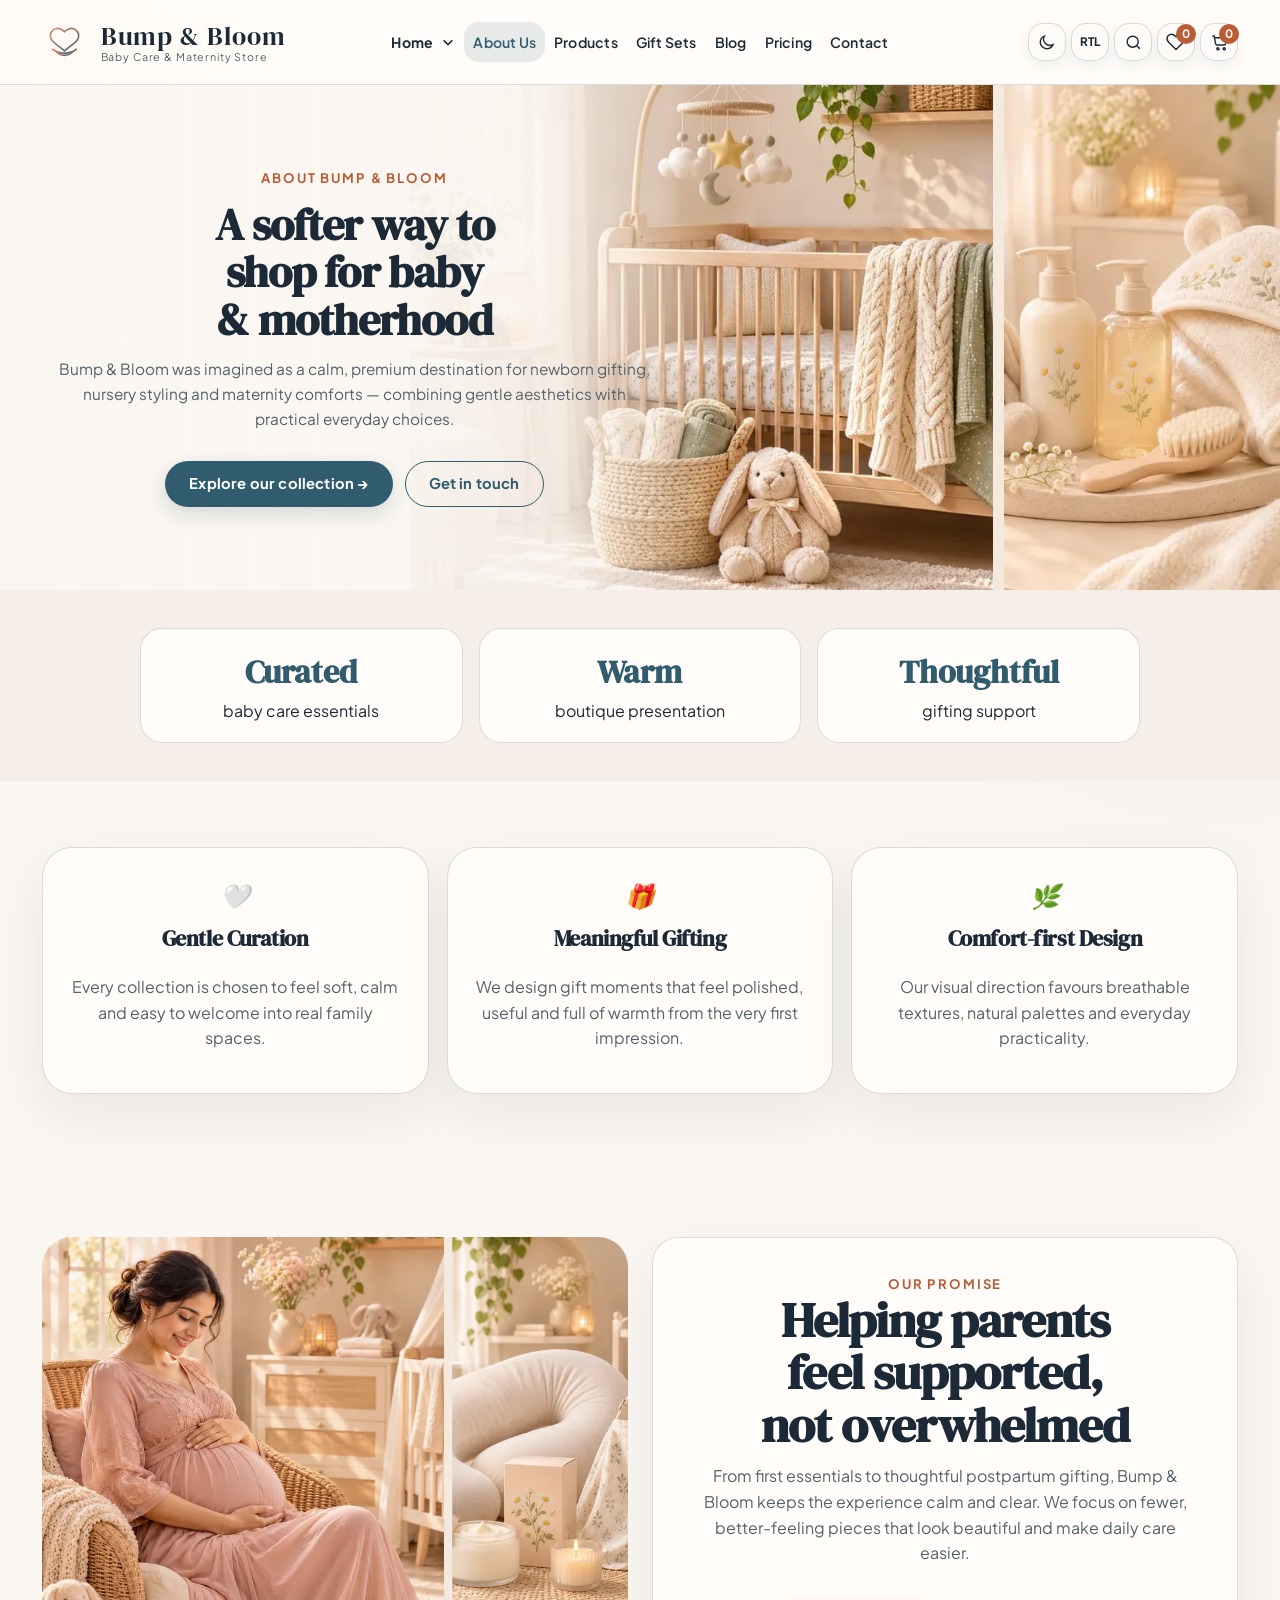
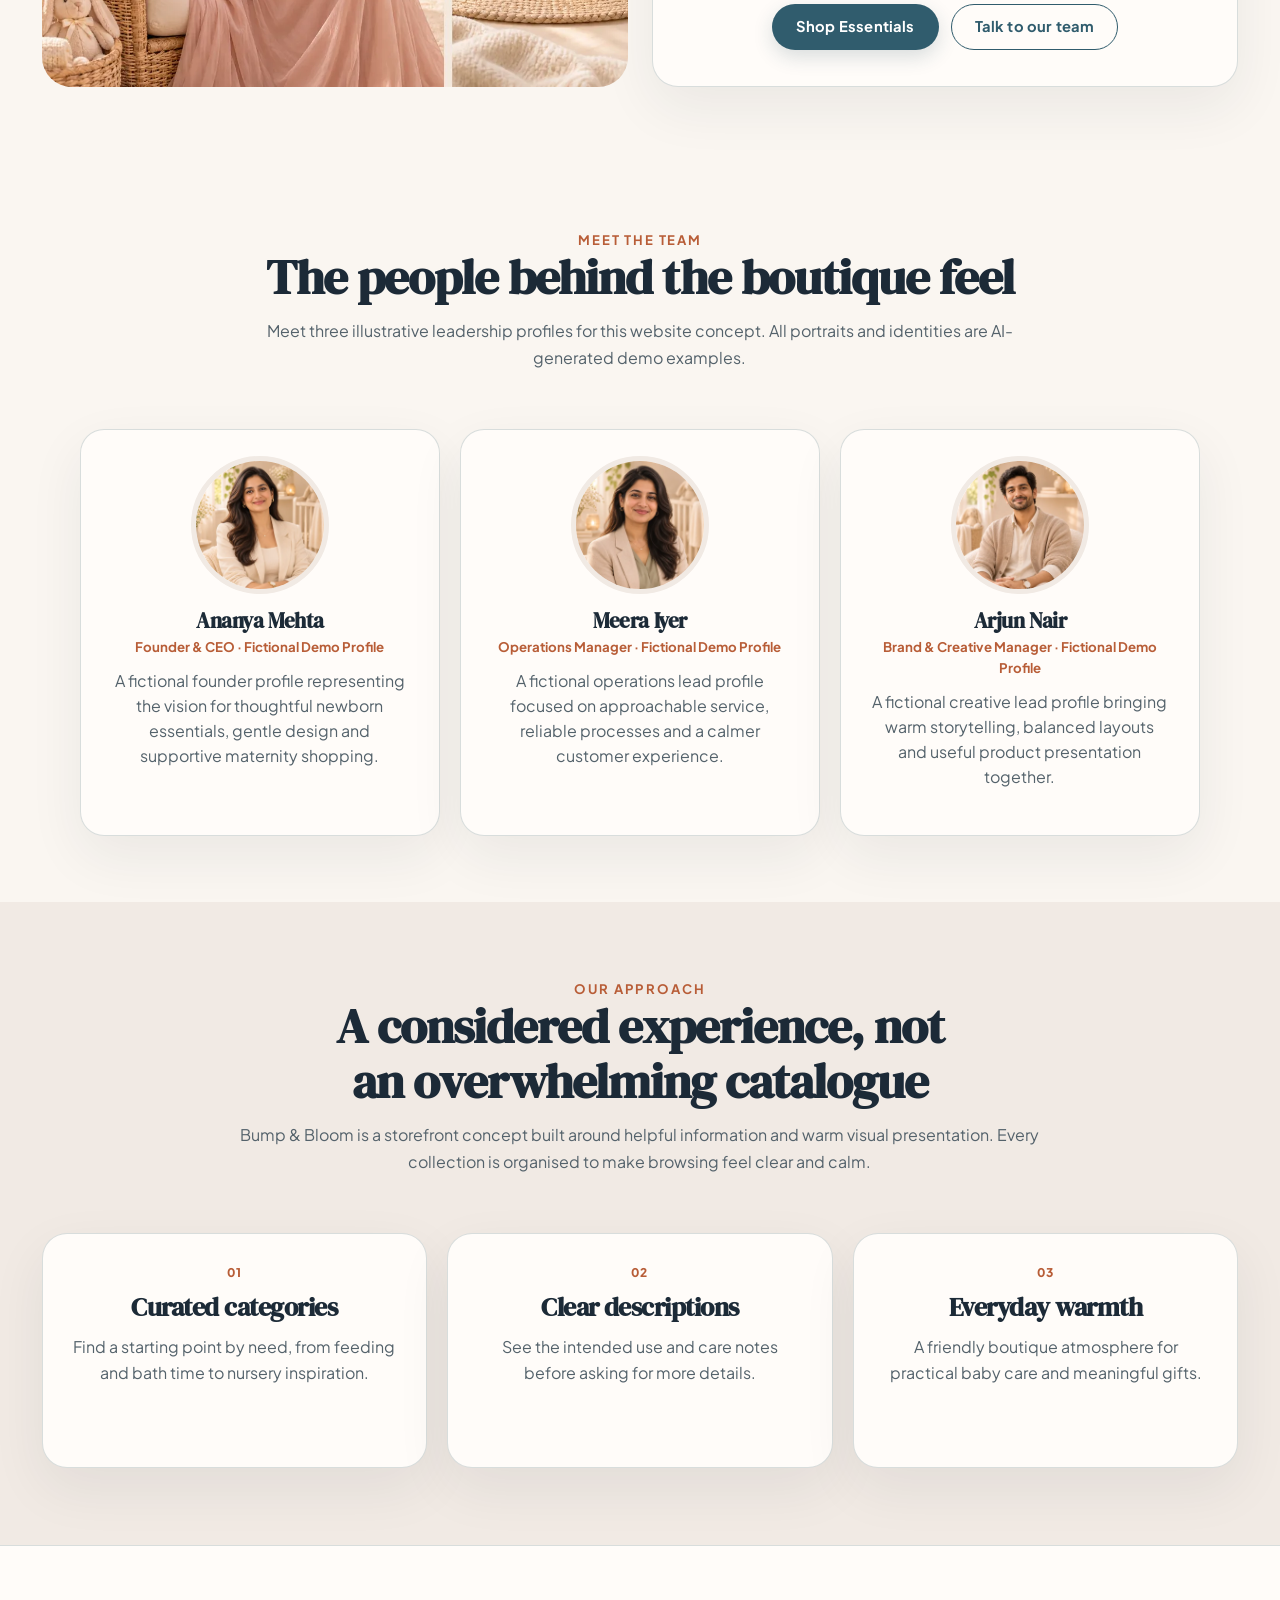
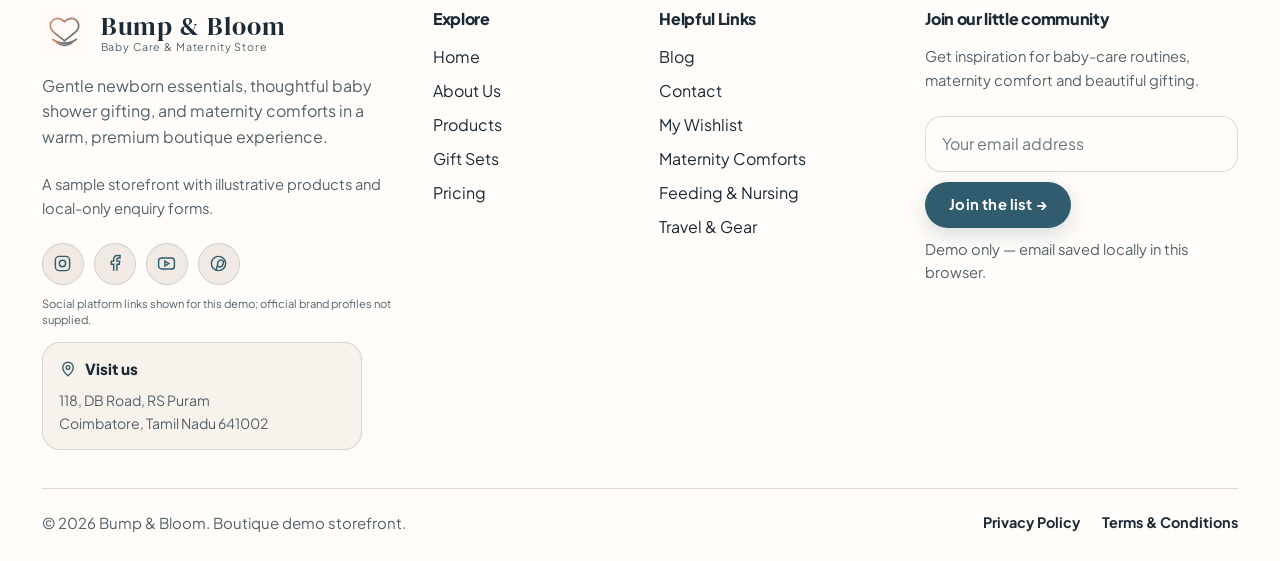
==== commit 8302ac8c: "Add files via upload" ====
--- a/Bump and Bloom/about.html
+++ b/Bump and Bloom/about.html
@@ -12,7 +12,7 @@
 <link crossorigin="" href="https://fonts.gstatic.com" rel="preconnect"/>
 <link href="https://fonts.googleapis.com/css2?family=DM+Serif+Display:ital@0;1&amp;family=Plus+Jakarta+Sans:wght@400;500;600;700;800&amp;display=swap" rel="stylesheet"/>
 <link href="assets/css/style.css" rel="stylesheet"/>
-<link href="assets/css/refinement.css" rel="stylesheet"/><link href="assets/css/premium-update.css" rel="stylesheet"/><link href="assets/css/grand-alignment.css" rel="stylesheet"/><link href="assets/css/site-improvements.css" rel="stylesheet"/>
+<link href="assets/css/refinement.css" rel="stylesheet"/><link href="assets/css/premium-update.css" rel="stylesheet"/><link href="assets/css/grand-alignment.css" rel="stylesheet"/><link href="assets/css/site-improvements.css" rel="stylesheet"/><link href="assets/css/final-qa.css" rel="stylesheet"/>
 <script defer="" src="assets/js/data.js"></script>
 <script defer="" src="assets/js/site.js"></script>
 </head>
--- a/Bump and Bloom/assets/css/site-improvements.css
+++ b/Bump and Bloom/assets/css/site-improvements.css
@@ -206,3 +206,16 @@
 @media (prefers-reduced-motion: reduce){.hero-copy>*,.motion-fade,.hero-visual img{animation:none!important;opacity:1!important;transform:none!important}.motion-lift,.gift-card,.product-card,.article-card,.price-card,.advice-card,.team-card,.testimonial-card,.contact-card,.promo-card,.banner-copy,.banner-image,.icon-feature-bar,.map-card,.site-nav a,.dropdown-trigger,.mobile-drawer a,.btn,.icon-btn,.chip,.faq-item,.info-item,.map-card,.toast,.cat-pill,.kpi,.value-card,.highlight-card,.shop-stage-card,.bundle-note,.gift-card img,.product-card img,.article-card img,.team-card img,.promo-card>img,.banner-image img,.detail-main img{transition:none!important}}
 @media (max-width: 1024px){.contact-hero .hero-copy{padding-right:2rem}}
 @media (max-width: 768px){.contact-hero .hero-visual--portrait img{padding-top:10px;transform:scale(1.02)}.icon-badge{width:50px;height:50px;flex-basis:50px}.info-item{padding:14px 16px;border-radius:18px}}
+
+
+/* testimonial avatar + footer address patch */
+.review-avatar{width:52px;height:52px;flex:none;border-radius:50%;object-fit:cover;display:block;border:2px solid color-mix(in srgb,var(--surface) 55%,var(--border));box-shadow:0 8px 20px rgba(33,42,52,.10)}
+.review-signature{gap:14px;align-items:center}
+.review-signature>div{min-width:0}
+.review-signature strong{font-size:1.05rem}
+.footer-address{margin-top:14px;padding:14px 16px;border:1px solid var(--border);border-radius:18px;background:color-mix(in srgb,var(--surface-2) 70%,transparent);display:grid;gap:8px;max-width:320px}
+.footer-address-head{display:flex;align-items:center;gap:8px;color:var(--text)}
+.footer-address-head svg{color:var(--primary);flex:none}
+.footer-address strong{font-size:.95rem;font-weight:800}
+.footer-address p{margin:0;color:var(--muted);font-size:.88rem;line-height:1.6}
+@media(max-width:768px){.footer-address{max-width:none}.review-avatar{width:48px;height:48px}}
--- a/Bump and Bloom/assets/css/final-qa.css
+++ b/Bump and Bloom/assets/css/final-qa.css
@@ -0,0 +1,92 @@
+/* Bump & Bloom — testing-team fixes and cross-project regression guards */
+[hidden]{display:none!important}
+/* Home 1 featured heading: centered across the full content width, not offset toward the product grid. */
+.featured-intro,.section-head.center.featured-intro{width:min(100% - 2 * var(--page-gutter),860px)!important;max-width:860px!important;margin:0 auto clamp(22px,3vw,38px)!important;display:flex;flex-direction:column;align-items:center;justify-content:center;text-align:center!important;}
+.featured-intro .eyebrow,.featured-intro h2,.featured-intro p{width:100%;text-align:center!important;justify-content:center!important;margin-inline:auto!important}
+/* Reviews use distinct original illustrative collection photos, not invented reviewer headshots. */
+.testimonial-card{padding:0!important;display:flex!important;flex-direction:column!important;align-items:stretch!important;overflow:hidden;min-width:0;height:100%}
+.review-photo{margin:0;position:relative;height:164px;overflow:hidden;background:var(--surface-2)}
+.review-photo img{width:100%;height:100%;object-fit:cover;object-position:center 56%;display:block;transition:transform .45s ease}
+.testimonial-card:hover .review-photo img{transform:scale(1.035)}
+.review-photo figcaption{position:absolute;inset-inline-end:12px;bottom:10px;padding:4px 9px;border-radius:999px;background:rgba(255,251,247,.94);font-size:.64rem;letter-spacing:.01em;font-weight:700;color:#314654}
+.testimonial-card>.stars{padding:23px 24px 0!important;margin-bottom:10px!important}
+.testimonial-card>blockquote{padding:0 24px;margin:0 0 18px!important;min-height:150px;flex:1!important}
+.testimonial-card>.review-signature{margin-top:auto;padding:0 24px 24px}
+/* Interactive heart/favourites */
+.product-thumb{position:relative}
+.badge-heart.wishlist-toggle{position:absolute;z-index:4;inset-block-start:14px;inset-inline-end:14px;width:40px;height:40px;border-radius:50%;border:1px solid var(--border);background:var(--surface);color:var(--accent);display:grid;place-items:center;font-size:1.45rem;font-family:Arial,sans-serif;line-height:1;cursor:pointer;box-shadow:0 4px 14px rgba(26,32,39,.1);transition:background .25s ease,color .25s ease,transform .25s ease;}
+.badge-heart.wishlist-toggle:hover{transform:scale(1.11)!important}
+.badge-heart.wishlist-toggle.is-saved,.wishlist-toggle[aria-pressed="true"]{background:#8a314f;color:white;border-color:#8a314f}
+html[data-theme="dark"] .badge-heart.wishlist-toggle{background:var(--surface);color:var(--accent)}
+html[data-theme="dark"] .badge-heart.wishlist-toggle.is-saved{background:#ba637d;color:#fff}
+.gift-card{position:relative}
+.wishlist-nav-link{position:relative}
+.wishlist-hero{background:var(--bg-soft)}
+.wishlist-heading{font-size:clamp(1.45rem,2.3vw,2rem)}
+.wishlist-toolbar{display:flex;align-items:center;justify-content:space-between;gap:18px;flex-wrap:wrap;margin-bottom:25px}
+.wishlist-grid{grid-template-columns:repeat(4,minmax(0,1fr));gap:16px;align-items:stretch}
+.wishlist-grid>.empty-state{grid-column:1/-1;padding:45px 24px}
+.empty-heart{display:block;font-size:3rem;color:var(--primary);margin-bottom:10px}
+.wishlist-grid .product-card{height:100%}
+.wishlist-grid .gift-card{min-width:0}
+/* Better alignment for product and journal cards. */
+.product-card .product-body{display:flex;flex-direction:column;flex:1}
+.product-card .price-row{margin-top:auto}
+.article-grid{align-items:stretch}
+.article-card{display:flex;flex-direction:column;min-width:0;height:100%}
+.article-card .card-body{display:flex;flex-direction:column;flex:1}
+.article-card .card-body p{min-height:3.2em}
+.article-card .text-link{margin-top:auto;align-self:center}
+.blog-results{min-width:0}
+.blog-results-toolbar{display:flex;justify-content:space-between;gap:12px;align-items:center;flex-wrap:wrap;margin-bottom:18px}
+.blog-results-toolbar p{margin:0}
+.filter-reset{border:0;background:none;cursor:pointer;padding:8px 6px;font-size:.89rem}
+/* Working checkout preview; ensure hidden state wins over section CSS */
+#checkoutPreview[hidden]{display:none!important}
+.cart-preview{padding:clamp(22px,4.6vw,43px);max-width:850px;margin-inline:auto;display:flex;flex-direction:column;gap:10px}
+.cart-preview h2{font-size:clamp(1.65rem,3vw,2.5rem)}
+.preview-items{display:grid;gap:0;margin-top:15px;border:1px solid var(--border);border-radius:18px;overflow:hidden}
+.preview-line{display:flex;justify-content:space-between;align-items:center;gap:20px;padding:14px 17px;border-bottom:1px solid var(--border);background:var(--surface)}
+.preview-line:last-child{border-bottom:0}
+.preview-line small{color:var(--muted);white-space:nowrap}
+.preview-grand-total{border-top:2px solid var(--border);padding-top:16px;display:flex;gap:15px;justify-content:space-between;font-size:1.16rem;color:var(--text)}
+.checkout-actions{align-items:center}
+#cartStatus{min-height:2.5em;margin:0}
+/* Footer: social platforms in branded visual style, authentic links, no claimed official accounts. */
+.footer-social{display:flex;flex-wrap:wrap;gap:10px;margin-top:22px;align-items:center}
+.footer-social a{width:42px;height:42px;border-radius:50%;border:1px solid var(--border);background:var(--bg-soft);color:var(--primary);display:grid;place-items:center;transition:background .25s ease,transform .25s ease,color .25s ease}
+.footer-social a:hover{background:var(--primary);color:white;transform:translateY(-3px)}
+.footer-social svg{width:19px;height:19px;stroke:currentColor}
+.site-footer .footer-social-note{font-size:.7rem;line-height:1.5;max-width:34ch;margin-top:10px;color:var(--muted)}
+/* Regression checks: dropdowns, content padding, headings, accessibility, footer gap */
+select.select{appearance:none;-webkit-appearance:none;padding-inline:16px 46px;min-height:48px;background-image:url("data:image/svg+xml,%3Csvg xmlns='http://www.w3.org/2000/svg' viewBox='0 0 24 24' fill='none' stroke='%23365e71' stroke-width='2' stroke-linecap='round' stroke-linejoin='round'%3E%3Cpath d='m6 9 6 6 6-6'/%3E%3C/svg%3E");background-size:18px;background-position:right 16px center;background-repeat:no-repeat}
+html[data-theme='dark'] select.select{background-image:url("data:image/svg+xml,%3Csvg xmlns='http://www.w3.org/2000/svg' viewBox='0 0 24 24' fill='none' stroke='%23d3e9ec' stroke-width='2' stroke-linecap='round' stroke-linejoin='round'%3E%3Cpath d='m6 9 6 6 6-6'/%3E%3C/svg%3E")}
+html[dir='rtl'] select.select{background-position:left 16px center;padding-inline:46px 16px}
+.section-head h2,.section-head h3{font-style:normal}
+.site-footer{margin-top:0!important}
+main{min-width:0}
+a:focus-visible,button:focus-visible,select:focus-visible,input:focus-visible,textarea:focus-visible{outline:3px solid var(--accent);outline-offset:3px}
+@media(max-width:1300px){.wishlist-grid{grid-template-columns:repeat(3,minmax(0,1fr))}}
+@media(max-width:1024px){.wishlist-grid{grid-template-columns:repeat(2,minmax(0,1fr))}.testimonial-card>blockquote{min-height:0}}
+@media(max-width:768px){.testimonials-section .testimonial-grid{grid-template-columns:1fr!important;max-width:540px!important;margin-inline:auto}.testimonial-card>blockquote{min-height:0}.review-photo{height:190px}.wishlist-grid{grid-template-columns:repeat(2,minmax(0,1fr))}}
+@media(max-width:530px){.wishlist-grid{grid-template-columns:1fr}.wishlist-toolbar{flex-direction:column;align-items:stretch}.wishlist-toolbar .btn{align-self:flex-start}.preview-line{align-items:flex-start}.review-photo{height:165px}}
+@media(prefers-reduced-motion:reduce){.review-photo img,.footer-social a,.wishlist-toggle{transition:none!important}}
+/* Navbar space regression: avoid overlap after adding wishlist link. */
+@media(min-width:1121px) and (max-width:1390px){.nav-actions .nav-cta{display:none!important}.site-nav a,.site-nav .dropdown-trigger{padding-inline:9px!important;font-size:.88rem!important}}
+@media(max-width:480px){.nav-actions .wishlist-nav-link,.nav-actions a[aria-label="Shopping bag"]{display:none!important}}
+
+.site-footer .footer-location{display:flex;align-items:center;gap:7px;margin-top:10px;font-size:.76rem;color:var(--muted)}
+.site-footer .footer-location svg{flex:none;color:var(--primary)}
+
+
+/* testimonial avatar + footer address patch */
+.review-avatar{width:52px;height:52px;flex:none;border-radius:50%;object-fit:cover;display:block;border:2px solid color-mix(in srgb,var(--surface) 55%,var(--border));box-shadow:0 8px 20px rgba(33,42,52,.10)}
+.review-signature{gap:14px;align-items:center}
+.review-signature>div{min-width:0}
+.review-signature strong{font-size:1.05rem}
+.footer-address{margin-top:14px;padding:14px 16px;border:1px solid var(--border);border-radius:18px;background:color-mix(in srgb,var(--surface-2) 70%,transparent);display:grid;gap:8px;max-width:320px}
+.footer-address-head{display:flex;align-items:center;gap:8px;color:var(--text)}
+.footer-address-head svg{color:var(--primary);flex:none}
+.footer-address strong{font-size:.95rem;font-weight:800}
+.footer-address p{margin:0;color:var(--muted);font-size:.88rem;line-height:1.6}
+@media(max-width:768px){.footer-address{max-width:none}.review-avatar{width:48px;height:48px}}
